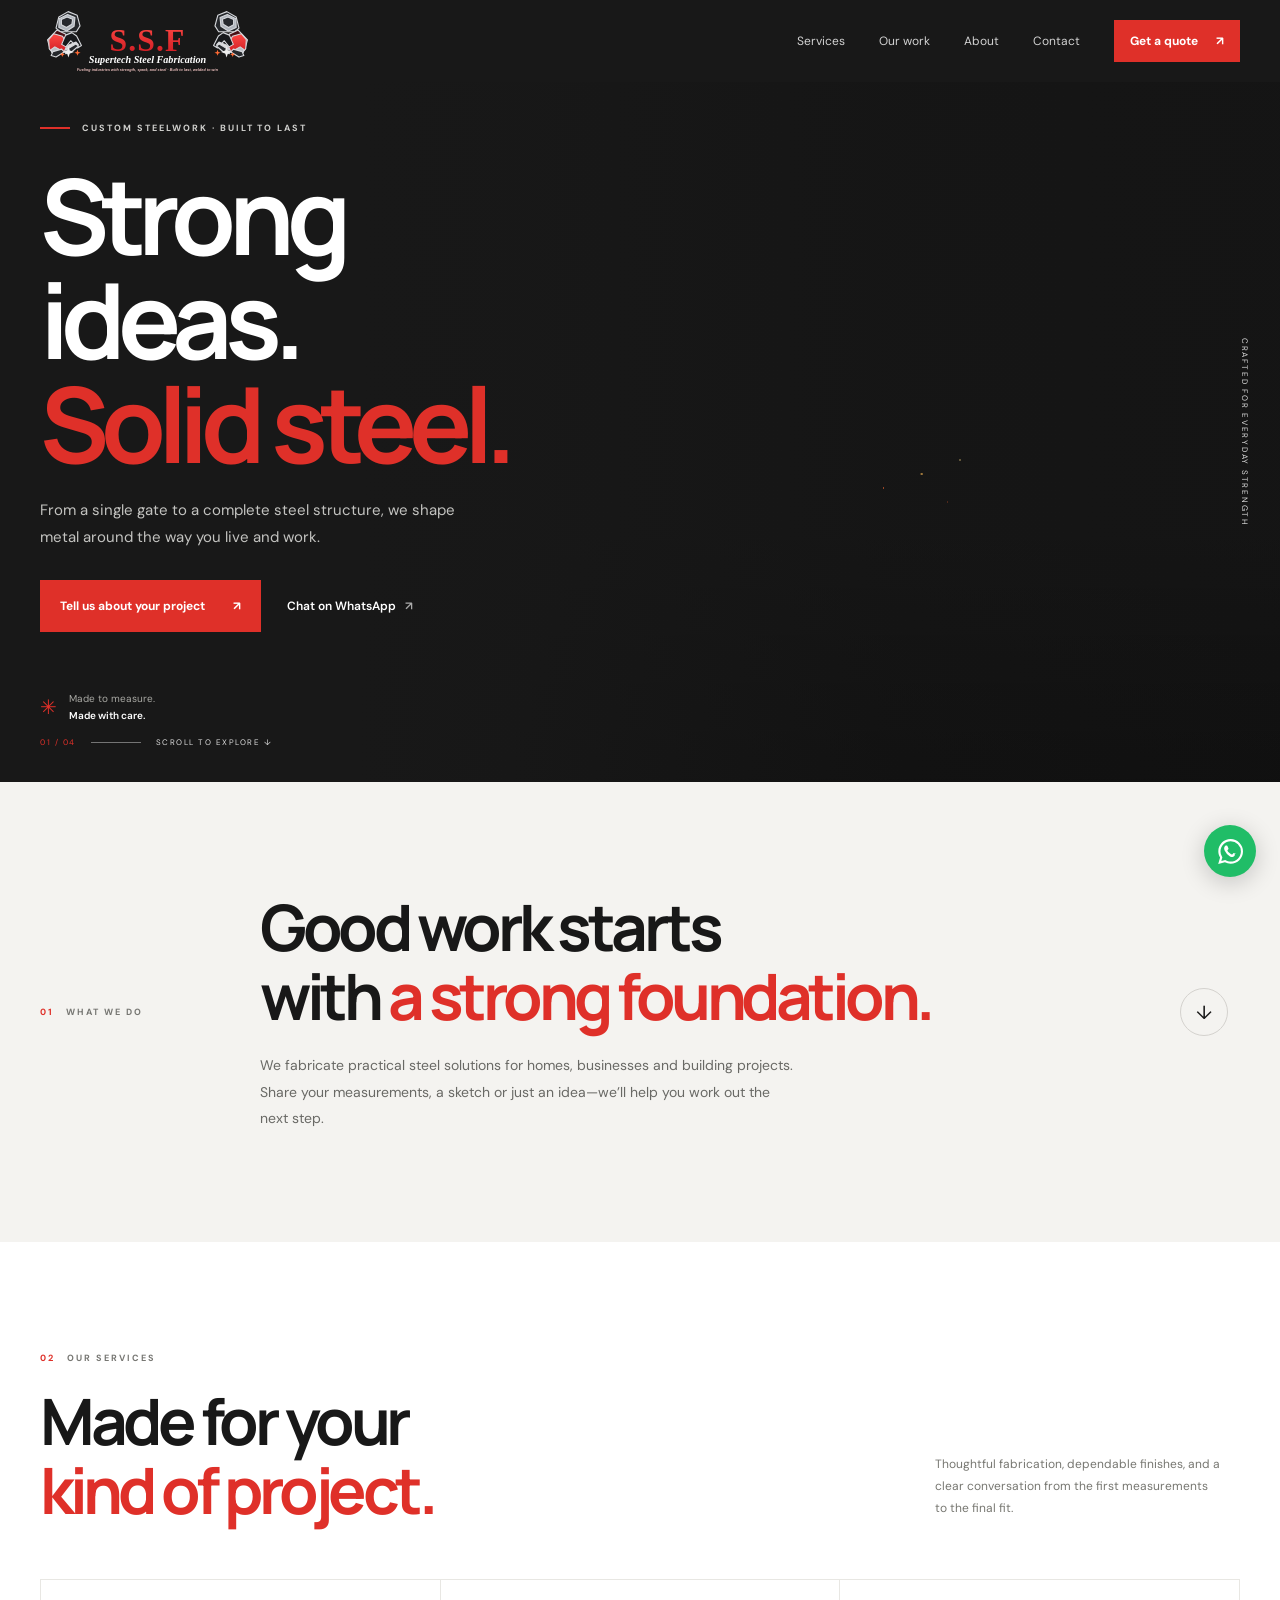
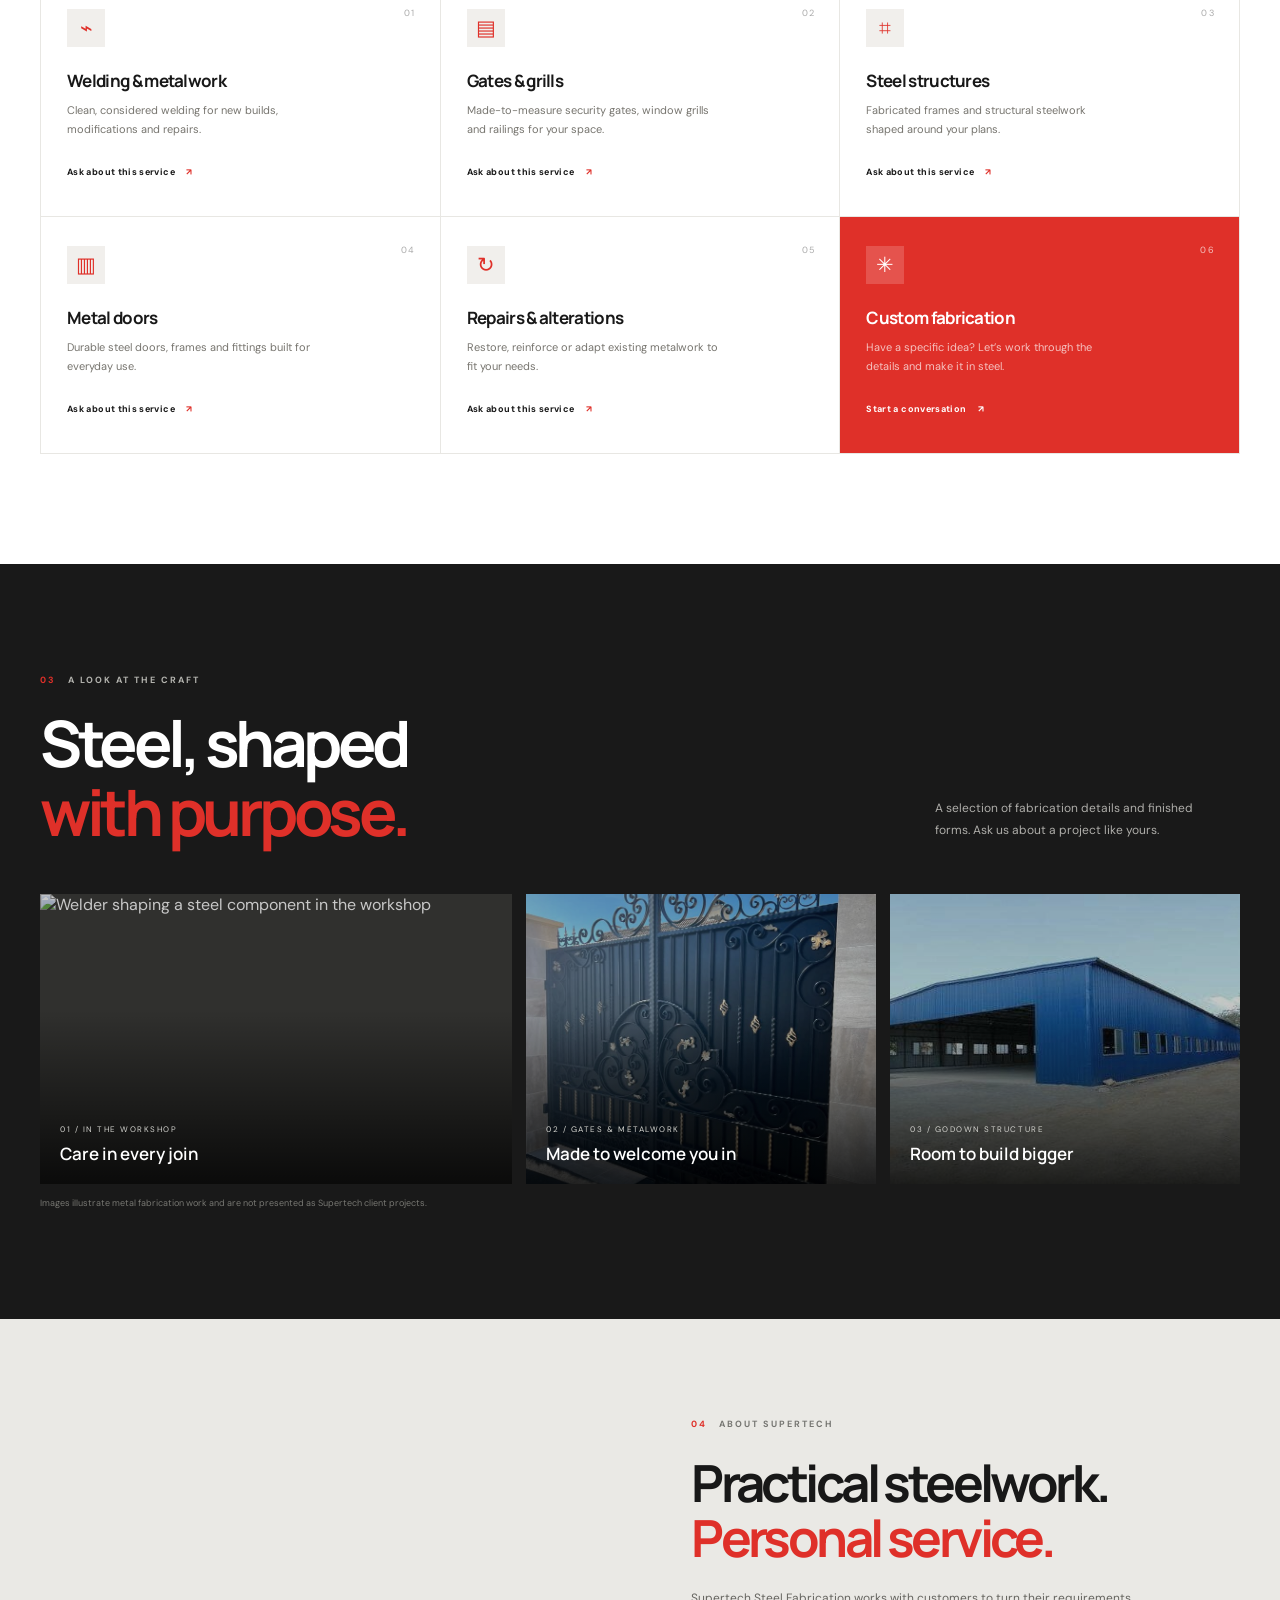
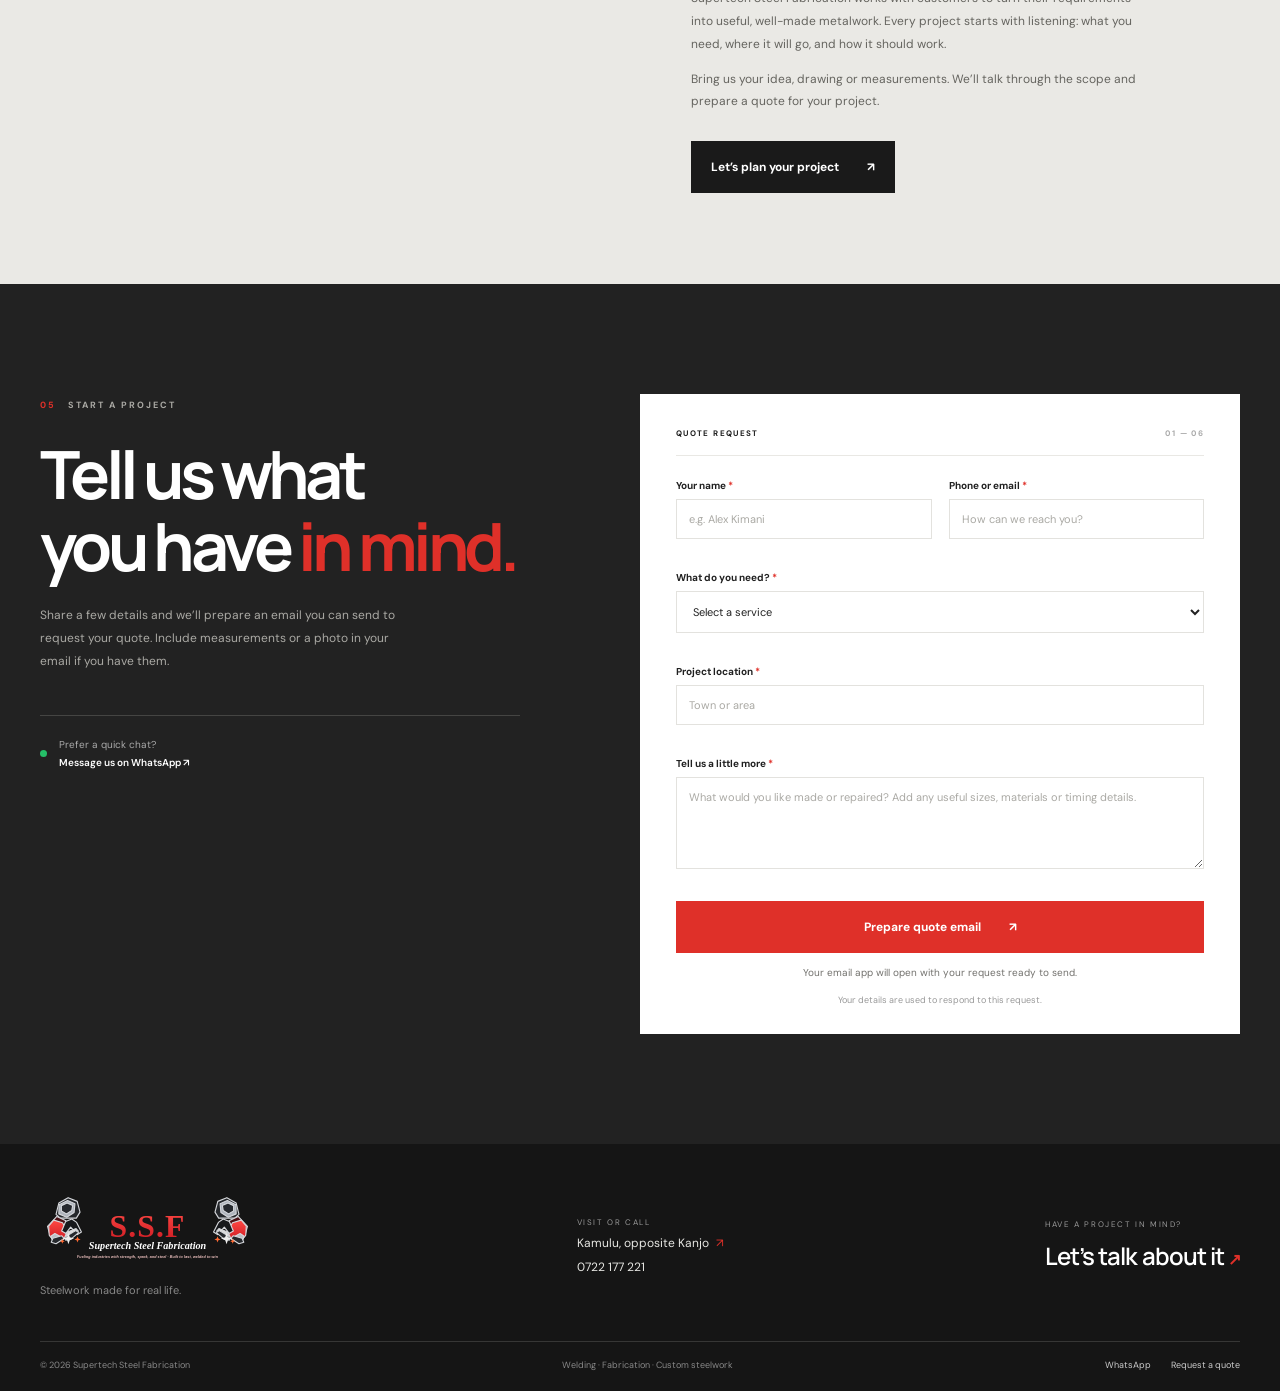
==== index.html @ c6748eb1 "Add files via upload" ====
<!doctype html>
<html lang="en">
<head>
  <meta charset="utf-8">
  <meta name="viewport" content="width=device-width, initial-scale=1">
  <meta name="theme-color" content="#171717">
  <meta name="description" content="Custom steel fabrication, welding, gates, grills, doors and structural steelwork. Tell Supertech Steel Fabrication about your project and request a quote.">
  <title>Supertech Steel Fabrication | Built with precision</title>
  <link rel="preconnect" href="https://fonts.googleapis.com">
  <link rel="preconnect" href="https://fonts.gstatic.com" crossorigin>
  <link href="https://fonts.googleapis.com/css2?family=DM+Sans:wght@400;500;600;700&family=Manrope:wght@400;500;600;700;800&display=swap" rel="stylesheet">
  <link rel="stylesheet" href="styles.css">
</head>
<body>
  <a class="skip-link" href="#main">Skip to content</a>
  <header class="site-header">
    <div class="header-inner wrap">
      <a class="brand" href="#home" aria-label="Supertech Steel Fabrication home">
        <img class="brand-art" src="brand-logo.svg" alt="Supertech Steel Fabrication logo"><span class="brand-mark" aria-hidden="true"><svg viewBox="0 0 42 42"><path d="M6 35V7h8l14 17V7h8v28h-8L14 18v17z"/><path class="mark-accent" d="M6 38h30v-4H6z"/></svg></span>
        <span class="brand-copy"><strong>SUPERTECH</strong><small>STEEL FABRICATION</small></span>
      </a>
      <button class="menu-toggle" type="button" aria-label="Open navigation" aria-expanded="false" aria-controls="primary-nav"><span></span><span></span></button>
      <nav id="primary-nav" class="primary-nav" aria-label="Main navigation">
        <a href="#services">Services</a><a href="#work">Our work</a><a href="#about">About</a><a href="#contact">Contact</a>
        <a class="button button-red nav-quote" href="#quote">Get a quote <span aria-hidden="true">↗</span></a>
      </nav>
    </div>
  </header>

  <main id="main">
    <section class="hero" id="home">
      <div class="hero-photo" role="img" aria-label="Fabricator working carefully on a custom steel frame"></div>
      <div class="hero-shade"></div>
      <div class="hero-inner wrap">
        <div class="hero-copy">
          <div class="eyebrow"><span class="eyebrow-line"></span> CUSTOM STEELWORK · BUILT TO LAST</div>
          <h1>Strong ideas.<br><span>Solid steel.</span></h1>
          <p>From a single gate to a complete steel structure, we shape metal around the way you live and work.</p>
          <div class="hero-actions"><a class="button button-red" href="#quote">Tell us about your project <span aria-hidden="true">↗</span></a><a class="text-link whatsapp-link" href="#contact" data-wa>Chat on WhatsApp <span aria-hidden="true">↗</span></a></div>
          <div class="hero-note"><span class="note-icon" aria-hidden="true">✳</span><span>Made to measure.<br><strong>Made with care.</strong></span></div>
        </div>
        <a class="hero-index" href="#services"><span>01 / 04</span><span class="index-rule"></span><span>SCROLL TO EXPLORE ↓</span></a>
      </div>
      <div class="hero-side-label">CRAFTED FOR EVERYDAY STRENGTH</div>
    </section>

    <section class="intro section-pad">
      <div class="wrap intro-grid">
        <p class="section-kicker"><span>01</span> WHAT WE DO</p>
        <div class="intro-content"><h2>Good work starts<br>with <span>a strong foundation.</span></h2><p>We fabricate practical steel solutions for homes, businesses and building projects. Share your measurements, a sketch or just an idea—we’ll help you work out the next step.</p></div>
        <a class="circle-link" href="#services" aria-label="Explore our services">↓</a>
      </div>
    </section>

    <section class="services section-pad" id="services">
      <div class="wrap">
        <div class="section-heading"><div><p class="section-kicker"><span>02</span> OUR SERVICES</p><h2>Made for your<br><span>kind of project.</span></h2></div><p class="section-aside">Thoughtful fabrication, dependable finishes, and a clear conversation from the first measurements to the final fit.</p></div>
        <div class="service-grid">
          <article class="service-card"><span class="service-number">01</span><span class="service-icon" aria-hidden="true">⌁</span><h3>Welding &amp; metalwork</h3><p>Clean, considered welding for new builds, modifications and repairs.</p><a href="#quote" aria-label="Ask about welding and metalwork">Ask about this service <span>↗</span></a></article>
          <article class="service-card"><span class="service-number">02</span><span class="service-icon" aria-hidden="true">▤</span><h3>Gates &amp; grills</h3><p>Made-to-measure security gates, window grills and railings for your space.</p><a href="#quote" aria-label="Ask about gates and grills">Ask about this service <span>↗</span></a></article>
          <article class="service-card"><span class="service-number">03</span><span class="service-icon" aria-hidden="true">⌗</span><h3>Steel structures</h3><p>Fabricated frames and structural steelwork shaped around your plans.</p><a href="#quote" aria-label="Ask about steel structures">Ask about this service <span>↗</span></a></article>
          <article class="service-card"><span class="service-number">04</span><span class="service-icon" aria-hidden="true">▥</span><h3>Metal doors</h3><p>Durable steel doors, frames and fittings built for everyday use.</p><a href="#quote" aria-label="Ask about metal doors">Ask about this service <span>↗</span></a></article>
          <article class="service-card"><span class="service-number">05</span><span class="service-icon" aria-hidden="true">↻</span><h3>Repairs &amp; alterations</h3><p>Restore, reinforce or adapt existing metalwork to fit your needs.</p><a href="#quote" aria-label="Ask about repairs and alterations">Ask about this service <span>↗</span></a></article>
          <article class="service-card service-card-red"><span class="service-number">06</span><span class="service-icon" aria-hidden="true">✳</span><h3>Custom fabrication</h3><p>Have a specific idea? Let’s work through the details and make it in steel.</p><a href="#quote" aria-label="Ask about custom fabrication">Start a conversation <span>↗</span></a></article>
        </div>
      </div>
    </section>

    <section class="work section-pad" id="work">
      <div class="wrap">
        <div class="section-heading work-heading"><div><p class="section-kicker"><span>03</span> A LOOK AT THE CRAFT</p><h2>Steel, shaped<br><span>with purpose.</span></h2></div><p class="section-aside">A selection of fabrication details and finished forms. Ask us about a project like yours.</p></div>
        <div class="gallery">
          <figure class="gallery-item gallery-large"><img src="https://images.unsplash.com/photo-1504917595217-d4dc5ebe6122?auto=format&fit=crop&w=1400&q=85" alt="Welder shaping a steel component in the workshop" loading="lazy"><figcaption><span>01 / IN THE WORKSHOP</span><strong>Care in every join</strong></figcaption></figure>
          <figure class="gallery-item"><img src="gate-project-photo.svg" alt="Ornate dark blue steel gate with decorative scrollwork and gold details" loading="lazy"><figcaption><span>02 / GATES &amp; METALWORK</span><strong>Made to welcome you in</strong></figcaption></figure>
          <figure class="gallery-item"><img src="godown-project-photo.svg" alt="Blue steel-frame godown building with a wide loading entrance" loading="lazy"><figcaption><span>03 / GODOWN STRUCTURE</span><strong>Room to build bigger</strong></figcaption></figure>
        </div>
        <p class="gallery-note">Images illustrate metal fabrication work and are not presented as Supertech client projects.</p>
      </div>
    </section>

    <section class="about section-pad" id="about">
      <div class="about-photo" role="img" aria-label="Steelwork taking shape at a fabrication bench"></div>
      <div class="about-copy"><p class="section-kicker"><span>04</span> ABOUT SUPERTECH</p><h2>Practical steelwork.<br><span>Personal service.</span></h2><p>Supertech Steel Fabrication works with customers to turn their requirements into useful, well-made metalwork. Every project starts with listening: what you need, where it will go, and how it should work.</p><p>Bring us your idea, drawing or measurements. We’ll talk through the scope and prepare a quote for your project.</p><a class="button button-light" href="#quote">Let’s plan your project <span aria-hidden="true">↗</span></a></div>
    </section>

    <section class="quote-section section-pad" id="quote">
      <div class="wrap quote-grid">
        <div class="quote-intro"><p class="section-kicker"><span>05</span> START A PROJECT</p><h2>Tell us what<br>you have <span>in mind.</span></h2><p>Share a few details and we’ll prepare an email you can send to request your quote. Include measurements or a photo in your email if you have them.</p><div class="quote-contact"><span class="contact-dot"></span><span>Prefer a quick chat?<br><a href="#contact" data-wa>Message us on WhatsApp ↗</a></span></div></div>
        <form class="quote-form" id="quote-form" novalidate>
          <div class="form-top"><span>QUOTE REQUEST</span><span>01 — 06</span></div>
          <div class="form-row"><div class="field"><label for="name">Your name <span>*</span></label><input id="name" name="name" autocomplete="name" required placeholder="e.g. Alex Kimani"><small class="field-error"></small></div><div class="field"><label for="contact-detail">Phone or email <span>*</span></label><input id="contact-detail" name="contact" autocomplete="email" required placeholder="How can we reach you?"><small class="field-error"></small></div></div>
          <div class="field"><label for="project-type">What do you need? <span>*</span></label><select id="project-type" name="type" required><option value="" disabled selected>Select a service</option><option>Welding &amp; metalwork</option><option>Gates &amp; grills</option><option>Steel structures</option><option>Metal doors</option><option>Repairs &amp; alterations</option><option>Custom fabrication</option><option>Other project</option></select><small class="field-error"></small></div>
          <div class="field"><label for="location">Project location <span>*</span></label><input id="location" name="location" autocomplete="address-level2" required placeholder="Town or area"><small class="field-error"></small></div>
          <div class="field"><label for="description">Tell us a little more <span>*</span></label><textarea id="description" name="description" rows="4" required minlength="10" placeholder="What would you like made or repaired? Add any useful sizes, materials or timing details."></textarea><small class="field-error"></small></div>
          <button class="button button-red submit-button" type="submit">Prepare quote email <span aria-hidden="true">↗</span></button>
          <p class="form-feedback" id="form-feedback" aria-live="polite" role="status">Your email app will open with your request ready to send.</p>
          <p class="form-privacy">Your details are used to respond to this request.</p>
        </form>
      </div>
    </section>
  </main>

  <footer class="footer" id="contact">
    <div class="wrap">
      <div class="footer-top"><div><a class="brand footer-brand" href="#home"><img class="brand-art" src="brand-logo.svg" alt="Supertech Steel Fabrication logo"><span class="brand-mark" aria-hidden="true"><svg viewBox="0 0 42 42"><path d="M6 35V7h8l14 17V7h8v28h-8L14 18v17z"/><path class="mark-accent" d="M6 38h30v-4H6z"/></svg></span><span class="brand-copy"><strong>SUPERTECH</strong><small>STEEL FABRICATION</small></span></a><p class="footer-tagline">Steelwork made for real life.</p></div><div class="footer-contact-details"><span>VISIT OR CALL</span><a href="https://maps.google.com/?q=Kamulu+opposite+Kanjo" target="_blank" rel="noopener noreferrer">Kamulu, opposite Kanjo <span>↗</span></a><a href="tel:+254722177221">0722 177 221</a></div><div class="footer-cta"><span>HAVE A PROJECT IN MIND?</span><a href="#quote">Let’s talk about it <span>↗</span></a></div></div>
      <div class="footer-bottom"><span>© <span id="year"></span> Supertech Steel Fabrication</span><span>Welding · Fabrication · Custom steelwork</span><div class="footer-links"><a href="#contact" data-wa>WhatsApp</a><a href="#quote">Request a quote</a></div></div>
    </div>
  </footer>
  <a class="floating-wa" href="#contact" data-wa aria-label="Chat with Supertech on WhatsApp"><svg viewBox="0 0 24 24" aria-hidden="true"><path d="M20.5 3.5A11.8 11.8 0 0 0 12.1 0C5.6 0 .3 5.3.3 11.8c0 2.1.6 4.2 1.7 6L.2 24l6.4-1.7a11.9 11.9 0 0 0 5.5 1.4h.1c6.5 0 11.8-5.3 11.8-11.8 0-3.2-1.2-6.1-3.5-8.4ZM12.1 21.7c-1.7 0-3.4-.5-4.8-1.3l-.3-.2-3.8 1 1-3.7-.3-.4a9.7 9.7 0 0 1-1.5-5.2c0-5.4 4.4-9.8 9.8-9.8a9.7 9.7 0 0 1 6.9 2.9 9.7 9.7 0 0 1 2.9 6.9c-.1 5.4-4.5 9.8-9.9 9.8Zm5.4-7.3c-.3-.1-1.7-.9-2-.9s-.5-.1-.7.1-.7.9-.9 1.1-.4.2-.7.1a8.1 8.1 0 0 1-2.4-1.5 9 9 0 0 1-1.7-2.1c-.2-.3 0-.5.1-.6l.5-.6c.1-.2.2-.3.3-.5.1-.2 0-.4 0-.6s-.7-1.6-1-2.2c-.2-.5-.5-.5-.7-.5H7.7c-.2 0-.6.1-.8.4s-1 1-1 2.4 1 2.7 1.1 2.9a11 11 0 0 0 4.2 4.7c.6.3 1 .5 1.4.6.6.2 1.1.2 1.5.1.5-.1 1.7-.7 1.9-1.4.2-.7.2-1.2.1-1.3s-.3-.2-.6-.4Z"/></svg></a>
  <script src="script.js"></script>
</body>
</html>
---- styles.css ----
:root{--ink:#181818;--ink-soft:#242424;--red:#df3029;--red-dark:#b9231e;--paper:#f4f3f0;--white:#fff;--muted:#9a9a96;--line:rgba(255,255,255,.16);--font-head:'Manrope',sans-serif;--font-body:'DM Sans',sans-serif}*{box-sizing:border-box}html{scroll-behavior:smooth;scroll-padding-top:86px}body{margin:0;background:var(--paper);color:var(--ink);font-family:var(--font-body);-webkit-font-smoothing:antialiased}a{color:inherit;text-decoration:none}button,input,textarea,select{font:inherit}.wrap{width:min(1200px,calc(100% - 64px));margin-inline:auto}.skip-link{position:absolute;z-index:50;top:-60px;left:16px;background:#fff;padding:12px}.skip-link:focus{top:12px}.site-header{height:82px;background:#181818;color:#fff;position:relative;z-index:20}.header-inner{height:100%;display:flex;align-items:center;justify-content:space-between}.brand{display:inline-flex;align-items:center;gap:11px}.brand-mark{width:36px;height:36px;display:block}.brand-mark svg{width:100%;height:100%;fill:#fff}.brand-mark .mark-accent{fill:var(--red)}.brand-copy{display:flex;flex-direction:column;gap:2px}.brand-copy strong{font:800 17px/1 var(--font-head);letter-spacing:.12em}.brand-copy small{font-size:8px;letter-spacing:.24em;color:#aaa}.primary-nav{display:flex;align-items:center;gap:34px}.primary-nav>a:not(.button){font-size:12px;color:#d2d2d2;transition:color .2s}.primary-nav>a:not(.button):hover{color:#fff}.button{display:inline-flex;align-items:center;justify-content:center;gap:28px;min-height:52px;padding:0 20px;font-weight:700;font-size:12px;transition:background .2s,color .2s,transform .2s}.button:hover{transform:translateY(-2px)}.button-red{background:var(--red);color:#fff}.button-red:hover{background:var(--red-dark)}.nav-quote{min-height:42px;padding:0 16px;gap:18px}.menu-toggle{display:none}.hero{height:min(700px,calc(100vh - 82px));min-height:580px;position:relative;background:#141414;color:#fff;overflow:hidden}.hero-photo{position:absolute;inset:0 0 0 35%;background-image:url('https://images.unsplash.com/photo-1504917595217-d4dc5ebe6122?auto=format&fit=crop&w=2000&q=90');background-position:center 46%;background-size:cover;filter:saturate(.65)}.hero-shade{position:absolute;inset:0;background:linear-gradient(90deg,#181818 0%,#181818 28%,rgba(24,24,24,.88) 41%,rgba(24,24,24,.34) 70%,rgba(24,24,24,.15) 100%),linear-gradient(0deg,rgba(0,0,0,.28),transparent 38%)}.hero-inner{height:100%;position:relative;display:flex;align-items:center}.hero-copy{width:560px;padding-bottom:18px}.eyebrow,.section-kicker{font-size:9px;letter-spacing:.22em;font-weight:700}.eyebrow{color:#d0d0cd;display:flex;align-items:center;gap:12px}.eyebrow-line{width:30px;height:2px;background:var(--red)}h1,h2,h3,p{margin-top:0}h1,h2,h3{font-family:var(--font-head)}.hero h1{font-size:clamp(64px,8.2vw,112px);letter-spacing:-.075em;line-height:.99;margin:29px 0 22px;font-weight:700}.hero h1 span,.intro h2 span,.section-heading h2 span,.about h2 span,.quote-intro h2 span{color:var(--red)}.hero-copy>p{font-size:15px;line-height:1.85;color:#c3c3c0;max-width:420px;margin-bottom:28px}.hero-actions{display:flex;align-items:center;gap:26px}.text-link{font-size:12px;font-weight:600}.text-link span{margin-left:6px;color:#aaa}.hero-note{margin-top:58px;display:flex;gap:12px;align-items:center;color:#a9a9a4;font-size:10px;line-height:1.7}.hero-note strong{color:#fff;font-weight:600}.note-icon{font-size:20px;color:var(--red)}.hero-index{position:absolute;bottom:35px;left:0;display:flex;gap:15px;align-items:center;font-size:8px;letter-spacing:.19em;color:#ddd}.hero-index span:first-child{color:var(--red)}.index-rule{height:1px;width:50px;background:rgba(255,255,255,.4)}.hero-side-label{position:absolute;right:30px;top:50%;writing-mode:vertical-rl;transform:translateY(-50%);font-size:8px;letter-spacing:.22em;color:#ddd}.section-pad{padding:110px 0}.intro{background:var(--paper)}.intro-grid{display:grid;grid-template-columns:170px 1fr 60px;gap:50px;align-items:center}.section-kicker{color:#767672;display:flex;gap:12px;align-items:center;margin:0}.section-kicker span{color:var(--red)}.intro h2,.section-heading h2,.about h2,.quote-intro h2{font-size:clamp(42px,5vw,66px);letter-spacing:-.07em;line-height:1.08;margin:0 0 22px}.intro-content>p{font-size:14px;color:#696965;line-height:1.9;max-width:540px;margin:0}.circle-link{width:48px;height:48px;border:1px solid #d4d2ce;border-radius:50%;display:grid;place-items:center;font-size:19px;transition:.2s}.circle-link:hover{background:var(--red);border-color:var(--red);color:#fff}.services{background:#fff}.section-heading{display:flex;align-items:end;justify-content:space-between;margin-bottom:55px}.section-heading .section-kicker{margin-bottom:22px}.section-heading h2{margin-bottom:0}.section-aside{width:285px;font-size:12px;line-height:1.85;color:#777771;margin:0 20px 5px 20px}.service-grid{display:grid;grid-template-columns:repeat(3,1fr);border-top:1px solid #e8e7e3;border-left:1px solid #e8e7e3}.service-card{position:relative;min-height:237px;padding:29px 26px 22px;border-right:1px solid #e8e7e3;border-bottom:1px solid #e8e7e3;transition:background .2s}.service-card:hover{background:#f8f7f5}.service-number{font-size:9px;letter-spacing:.14em;color:#aaa;position:absolute;right:24px;top:27px}.service-icon{display:grid;place-items:center;width:38px;height:38px;background:#f1efec;color:var(--red);font-size:21px;margin-bottom:22px}.service-card h3{font-size:17px;letter-spacing:-.04em;margin-bottom:9px}.service-card p{font-size:11px;line-height:1.75;color:#77756f;max-width:260px;margin-bottom:19px}.service-card>a{font-size:9px;font-weight:700;letter-spacing:.04em}.service-card>a span{color:var(--red);margin-left:6px}.service-card-red{background:var(--red);color:#fff}.service-card-red:hover{background:var(--red-dark)}.service-card-red .service-number,.service-card-red p{color:rgba(255,255,255,.7)}.service-card-red .service-icon{background:rgba(255,255,255,.17);color:#fff}.service-card-red>a span{color:#fff}.work{background:#191919;color:#fff}.work .section-kicker{color:#b4b4af}.work .section-aside{color:#aeada9}.work-heading{margin-bottom:48px}.gallery{display:grid;grid-template-columns:1.35fr 1fr 1fr;grid-template-rows:290px;gap:14px}.gallery-item{margin:0;position:relative;overflow:hidden;background:#30302e}.gallery-item img{display:block;width:100%;height:100%;object-fit:cover;filter:brightness(.78) saturate(.76);transition:transform .5s,filter .4s}.gallery-item:hover img{transform:scale(1.04);filter:brightness(.91) saturate(.9)}.gallery-item:after{content:"";position:absolute;inset:40% 0 0;background:linear-gradient(0deg,rgba(0,0,0,.78),transparent)}.gallery-item figcaption{position:absolute;z-index:1;left:20px;right:20px;bottom:19px;display:flex;flex-direction:column;gap:8px}.gallery-item figcaption span{font-size:8px;letter-spacing:.19em;color:#d3d3ce}.gallery-item figcaption strong{font:600 17px var(--font-head)}.gallery-note{font-size:9px;color:#777772;margin:13px 0 0}.about{padding:0;display:grid;grid-template-columns:1fr 1fr;min-height:565px;background:#eae9e5}.about-photo{min-height:565px;background:url('https://images.unsplash.com/photo-1530124566582-a618bc2615dc?auto=format&fit=crop&w=1400&q=85') center/cover;filter:saturate(.65)}.about-copy{padding:92px max(45px,calc((100vw - 1200px)/2)) 85px 8%;align-self:center}.about-copy .section-kicker{margin-bottom:25px}.about h2{font-size:clamp(38px,4vw,55px)}.about-copy>p:not(.section-kicker){max-width:450px;font-size:12px;line-height:1.9;color:#65645f}.button-light{margin-top:16px;background:#1a1a1a;color:#fff}.button-light:hover{background:var(--red)}.quote-section{background:#222;color:#fff}.quote-grid{display:grid;grid-template-columns:.8fr 1fr;gap:10%;align-items:start}.quote-intro{position:sticky;top:30px}.quote-intro .section-kicker{color:#aaa9a4;margin:5px 0 27px}.quote-intro h2{font-size:clamp(46px,5.2vw,68px)}.quote-intro>p:not(.section-kicker){font-size:12px;line-height:1.9;color:#aaa9a4;max-width:370px}.quote-contact{border-top:1px solid #454543;margin-top:42px;padding-top:20px;display:flex;gap:12px;align-items:center;font-size:10px;line-height:1.8;color:#aaa}.quote-contact a{color:#fff;font-weight:600}.contact-dot{height:7px;width:7px;border-radius:50%;background:#25bf68}.quote-form{background:#fff;color:#202020;padding:34px 36px 28px}.form-top{display:flex;justify-content:space-between;border-bottom:1px solid #e9e8e4;padding-bottom:17px;margin-bottom:23px;font-size:8px;letter-spacing:.17em;font-weight:700}.form-top span:last-child{color:#aaa}.form-row{display:grid;grid-template-columns:1fr 1fr;gap:17px}.field{margin-bottom:16px}.field label{display:block;font-size:10px;font-weight:700;margin-bottom:7px}.field label span{color:var(--red)}.field input,.field textarea,.field select{display:block;width:100%;border:1px solid #e3e2de;border-radius:0;padding:12px 12px;color:#222;background:#fff;font-size:11px;outline:none;transition:border .2s}.field input::placeholder,.field textarea::placeholder{color:#aaa9a4}.field input:focus,.field textarea:focus,.field select:focus{border-color:#222}.field textarea{resize:vertical;min-height:92px}.field-error{display:block;font-size:9px;color:#c5211a;min-height:12px;margin-top:4px}.submit-button{width:100%;border:0;cursor:pointer}.form-feedback{font-size:10px;line-height:1.6;color:#72716d;text-align:center;margin:12px 0 0;min-height:16px}.form-feedback.error{color:#bb251e}.form-feedback.success{color:#157444}.form-privacy{font-size:9px;color:#999;text-align:center;margin:13px 0 0}.footer{background:#151515;color:#fff;padding:50px 0 20px}.footer-top{display:flex;align-items:center;justify-content:space-between;padding-bottom:44px}.footer-tagline{font-size:11px;color:#888;margin:17px 0 0}.footer-cta{display:flex;flex-direction:column;gap:10px}.footer-cta>span{font-size:8px;letter-spacing:.2em;color:#999}.footer-cta>a{font:600 24px var(--font-head);letter-spacing:-.04em}.footer-cta>a span{font-size:16px;color:var(--red)}.footer-bottom{border-top:1px solid #363635;padding-top:17px;display:flex;justify-content:space-between;align-items:center;font-size:9px;color:#888}.footer-links{display:flex;gap:20px;color:#ccc}.footer-links a:hover{color:#fff}.floating-wa{position:fixed;z-index:15;right:24px;bottom:23px;background:#20bd67;width:52px;height:52px;border-radius:50%;display:grid;place-items:center;box-shadow:0 5px 24px #0003;transition:transform .2s}.floating-wa:hover{transform:translateY(-4px)}.floating-wa svg{width:25px;height:25px;fill:white}
@media(max-width:850px){.wrap{width:min(100% - 42px,700px)}.primary-nav{gap:19px}.primary-nav>a:not(.button){font-size:11px}.hero-photo{left:21%}.hero-shade{background:linear-gradient(90deg,#181818 0%,rgba(24,24,24,.95) 28%,rgba(24,24,24,.76) 52%,rgba(24,24,24,.25) 100%)}.hero-copy{max-width:480px}.intro-grid{grid-template-columns:130px 1fr 48px;gap:24px}.section-pad{padding:85px 0}.service-card{padding:24px 19px;min-height:245px}.gallery{grid-template-rows:230px;gap:10px}.about-copy{padding:70px 35px}.about,.about-photo{min-height:500px}.quote-grid{grid-template-columns:.85fr 1fr;gap:6%}.quote-form{padding:28px 25px}}
@media(max-width:640px){html{scroll-padding-top:70px}.wrap{width:calc(100% - 40px)}.site-header{height:70px}.brand-mark{width:32px;height:32px}.brand-copy strong{font-size:15px}.menu-toggle{display:flex;width:42px;height:42px;border:0;background:transparent;color:#fff;flex-direction:column;align-items:center;justify-content:center;gap:6px;cursor:pointer}.menu-toggle span{height:1px;width:21px;background:#fff;transition:.2s}.menu-toggle[aria-expanded=true] span:first-child{transform:translateY(3.5px) rotate(45deg)}.menu-toggle[aria-expanded=true] span:last-child{transform:translateY(-3.5px) rotate(-45deg)}.primary-nav{display:none;position:absolute;top:70px;left:0;right:0;background:#191919;padding:14px 20px 23px;flex-direction:column;align-items:stretch;gap:0;border-top:1px solid #353535}.primary-nav.open{display:flex}.primary-nav>a:not(.button){padding:14px 2px;border-bottom:1px solid #30302f;font-size:13px}.nav-quote{margin-top:15px;justify-content:space-between}.hero{height:calc(90svh - 70px);min-height:590px;max-height:760px}.hero-photo{inset:0;background-position:57% center}.hero-shade{background:linear-gradient(90deg,rgba(18,18,18,.93),rgba(18,18,18,.62) 68%,rgba(18,18,18,.3)),linear-gradient(0deg,rgba(0,0,0,.48),transparent 55%)}.hero-copy{padding-bottom:42px}.hero h1{font-size:clamp(59px,15vw,88px);margin:26px 0 18px}.hero-copy>p{font-size:13px;max-width:350px}.hero-actions{align-items:flex-start;flex-direction:column;gap:18px}.hero-note{margin-top:38px}.hero-index{bottom:21px;font-size:7px}.hero-side-label{right:11px;font-size:7px}.section-pad{padding:72px 0}.intro-grid{grid-template-columns:1fr 44px;gap:20px}.intro-grid>.section-kicker{grid-column:1/-1}.intro h2,.section-heading h2{font-size:clamp(39px,11vw,56px)}.intro-content>p{font-size:12px}.circle-link{width:42px;height:42px;align-self:end}.section-heading{display:block;margin-bottom:33px}.section-heading .section-kicker{margin-bottom:18px}.section-aside{width:auto;margin:17px 0 0;max-width:370px}.service-grid{grid-template-columns:1fr 1fr}.service-card{min-height:224px;padding:21px 15px 18px}.service-icon{margin-bottom:17px}.service-card h3{font-size:14px}.service-card p{font-size:10px}.service-number{top:21px;right:15px}.gallery{grid-template-columns:1fr 1fr;grid-template-rows:230px 195px;gap:10px}.gallery-large{grid-column:1/-1}.gallery-item figcaption{left:14px;bottom:14px}.gallery-item figcaption strong{font-size:14px}.gallery-note{line-height:1.6}.about{grid-template-columns:1fr}.about-photo{min-height:320px;height:320px}.about-copy{padding:58px 20px 66px}.about h2{font-size:clamp(39px,10vw,53px)}.quote-grid{grid-template-columns:1fr;gap:35px}.quote-intro{position:static}.quote-intro h2{font-size:clamp(46px,12vw,62px)}.quote-contact{margin-top:23px}.quote-form{padding:26px 20px 23px}.form-row{grid-template-columns:1fr;gap:0}.footer-top{align-items:flex-start;gap:30px;flex-direction:column}.footer-cta>a{font-size:22px}.footer-bottom{align-items:flex-start;gap:12px;flex-direction:column;line-height:1.5}.footer-links{margin-top:3px}.floating-wa{right:16px;bottom:16px;width:48px;height:48px}}
@media(prefers-reduced-motion:reduce){*,*::before,*::after{scroll-behavior:auto!important;transition:none!important;animation:none!important}}

/* Subtle movement and spark-like light keep the workshop feel energetic. */
.site-header{position:sticky;top:0}
.hero:after{content:"";position:absolute;pointer-events:none;z-index:1;inset:0;background:radial-gradient(ellipse 2px 2px at 72% 56%,#ffbe57 0 45%,transparent 70%),radial-gradient(ellipse 1px 2px at 69% 58%,#f66b33 0 45%,transparent 70%),radial-gradient(ellipse 2px 1px at 75% 54%,#ffdb86 0 45%,transparent 70%),radial-gradient(ellipse 1px 1px at 74% 60%,#ed5a27 0 45%,transparent 70%);opacity:.58;animation:spark-glint 2.8s ease-in-out infinite alternate}
@keyframes spark-glint{from{opacity:.2;filter:brightness(.8)}to{opacity:.8;filter:brightness(1.35)}}
.service-card{overflow:hidden;transform:translateZ(0)}
.service-card:before{content:"";position:absolute;left:0;top:0;width:3px;height:100%;background:var(--red);transform:scaleY(0);transform-origin:bottom;transition:transform .32s ease}
.service-card:hover:before{transform:scaleY(1)}
.service-icon{transition:transform .35s cubic-bezier(.2,.8,.2,1),background .25s}
.service-card:hover .service-icon{transform:rotate(-8deg) scale(1.1);background:#e8e5e0}
.service-card-red:hover .service-icon{background:rgba(255,255,255,.28)}
.service-card>a{display:inline-flex;align-items:center;gap:5px;transition:gap .2s}
.service-card>a:hover{gap:11px}
.service-card>a span{transition:transform .2s}
.service-card>a:hover span{transform:translate(2px,-2px)}
.footer-contact-details{display:flex;flex-direction:column;gap:8px}
.footer-contact-details>span{font-size:8px;letter-spacing:.2em;color:#999}
.footer-contact-details a{font-size:12px;color:#e7e7e3}
.footer-contact-details a span{color:var(--red);padding-left:4px}
.footer-contact-details a:hover{color:#fff}
.js-enabled .reveal-on-scroll{opacity:0;transform:translateY(18px);transition:opacity .65s ease,transform .65s cubic-bezier(.2,.7,.2,1)}
.js-enabled .reveal-on-scroll.is-visible{opacity:1;transform:translateY(0)}
.js-enabled .service-card:nth-child(3n+2){transition-delay:.08s}
.js-enabled .service-card:nth-child(3n){transition-delay:.16s}
@media(max-width:850px){.footer-top{flex-wrap:wrap}.footer-contact-details{min-width:45%}}
@media(max-width:640px){.footer-contact-details{min-width:100%;padding:0 0 8px}.js-enabled .service-card:nth-child(n){transition-delay:0s}.hero:after{background:radial-gradient(ellipse 2px 2px at 76% 43%,#ffbe57 0 45%,transparent 70%),radial-gradient(ellipse 1px 2px at 72% 47%,#f66b33 0 45%,transparent 70%),radial-gradient(ellipse 2px 1px at 81% 41%,#ffdb86 0 45%,transparent 70%),radial-gradient(ellipse 1px 1px at 79% 51%,#ed5a27 0 45%,transparent 70%);opacity:.55}}
@media(prefers-reduced-motion:reduce){.hero:after{animation:none}.js-enabled .reveal-on-scroll{opacity:1;transform:none}}
.brand-mark,.brand-copy{display:none}
.brand-art{display:block;width:215px;height:auto;max-height:70px;object-fit:contain}
.gallery-item figcaption small{font-size:8px;line-height:1.5;color:#d0cfca}
.gallery-item figcaption small a{text-decoration:underline;text-underline-offset:2px}
.gallery-item figcaption small a:hover{color:#fff}
@media(max-width:640px){.brand-art{width:178px;max-height:60px}.gallery-item figcaption small{font-size:7px}}
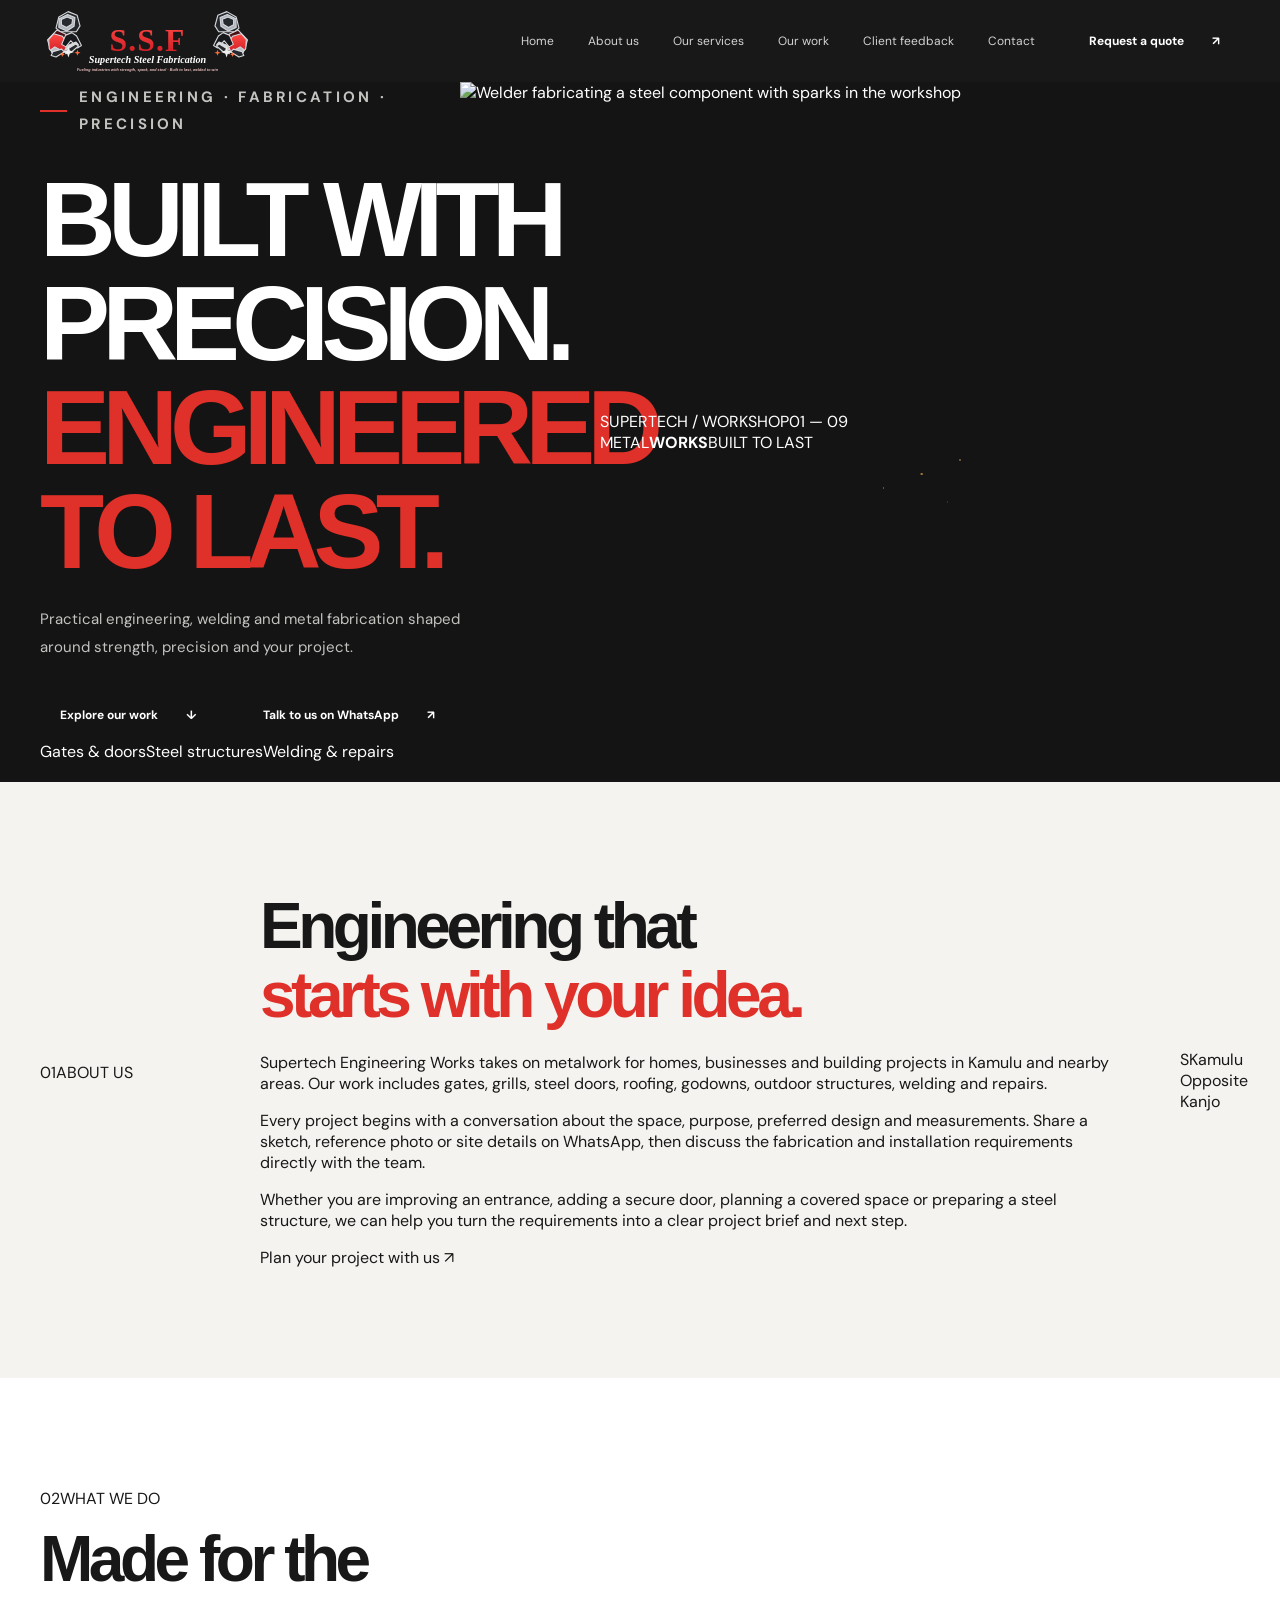
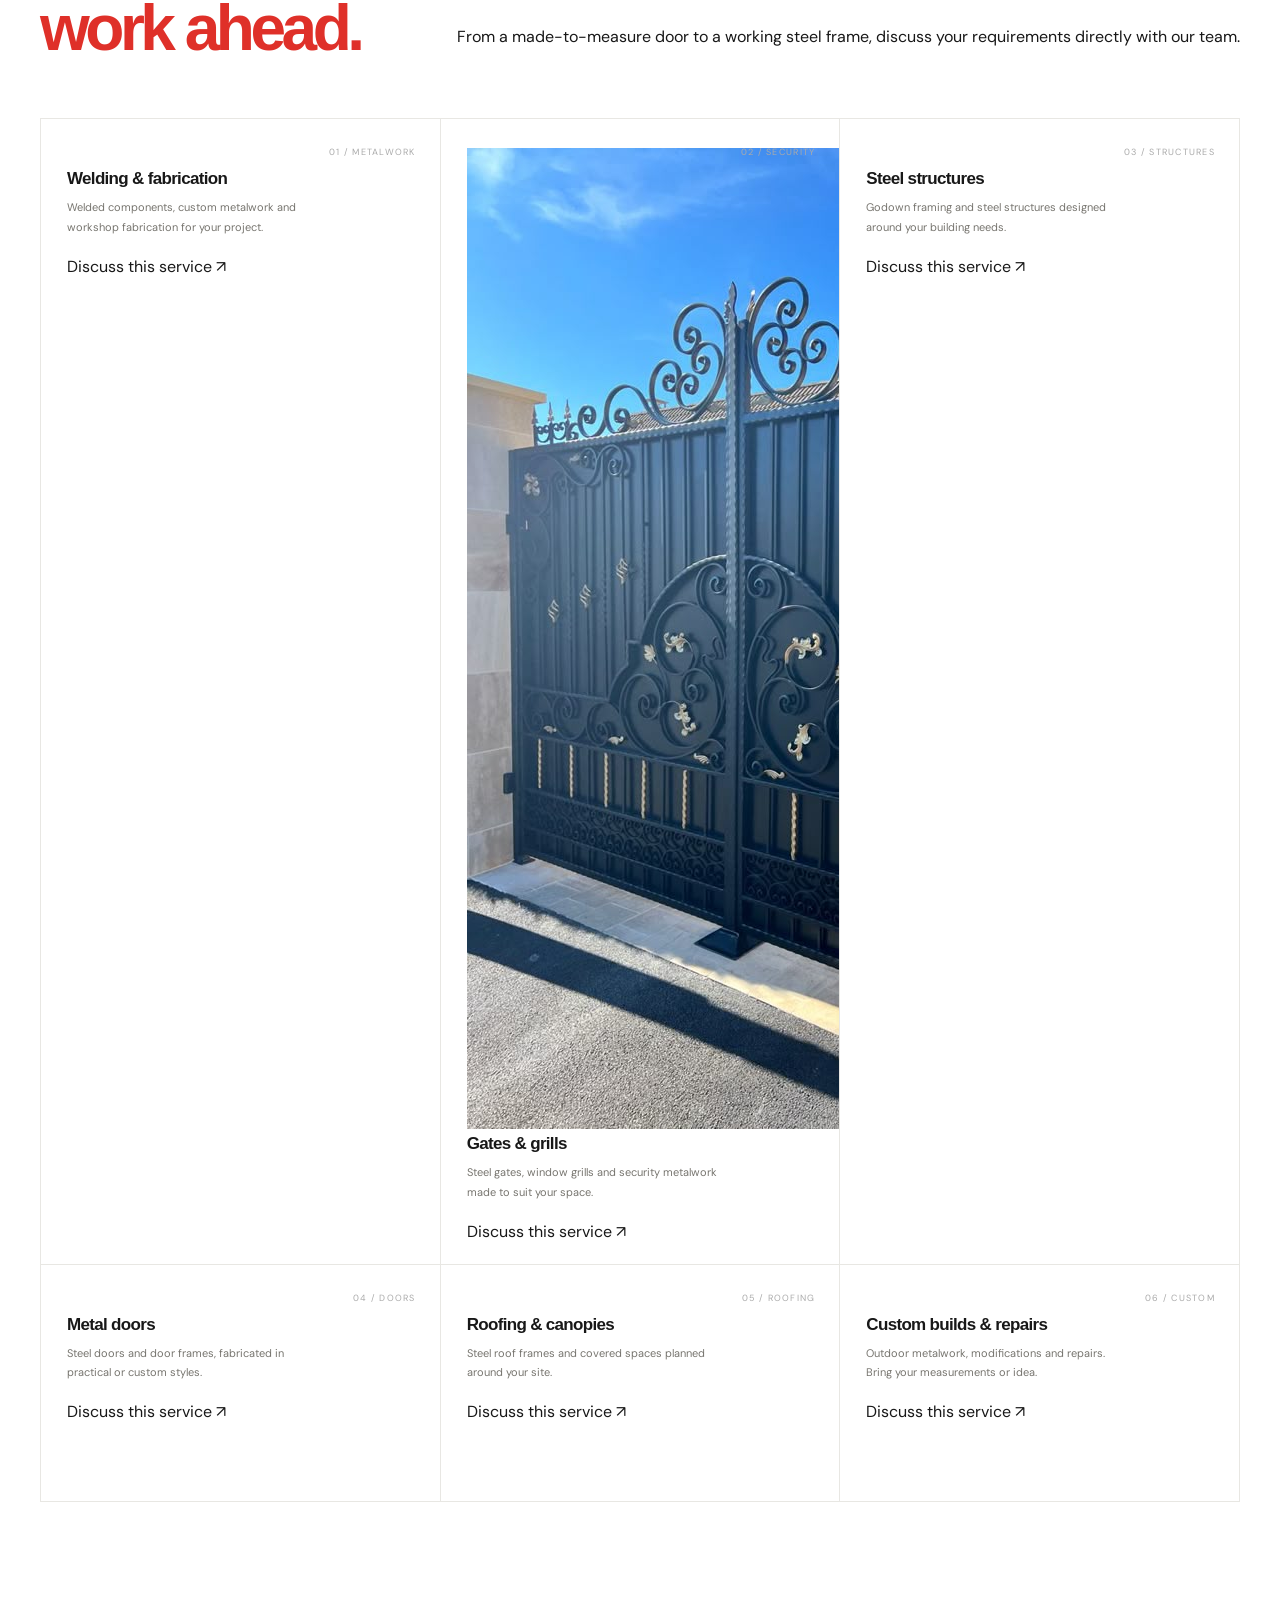
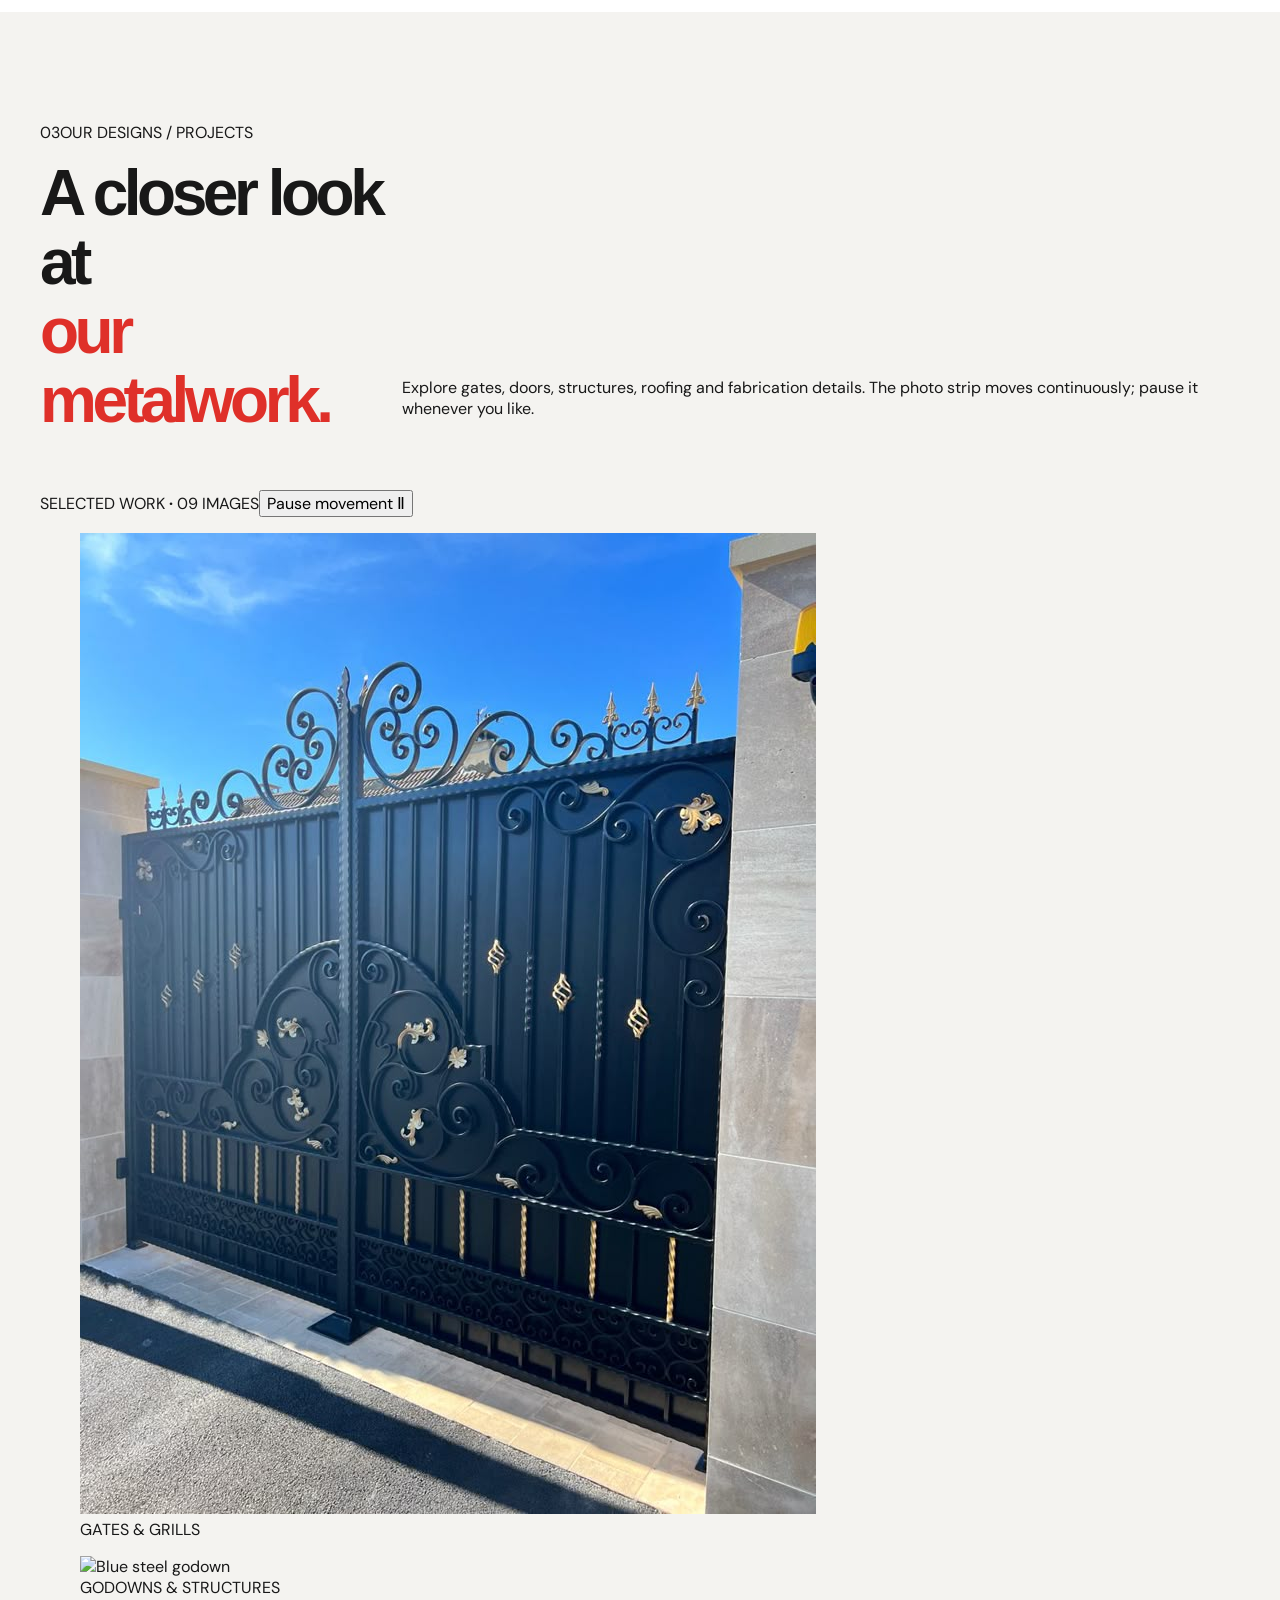
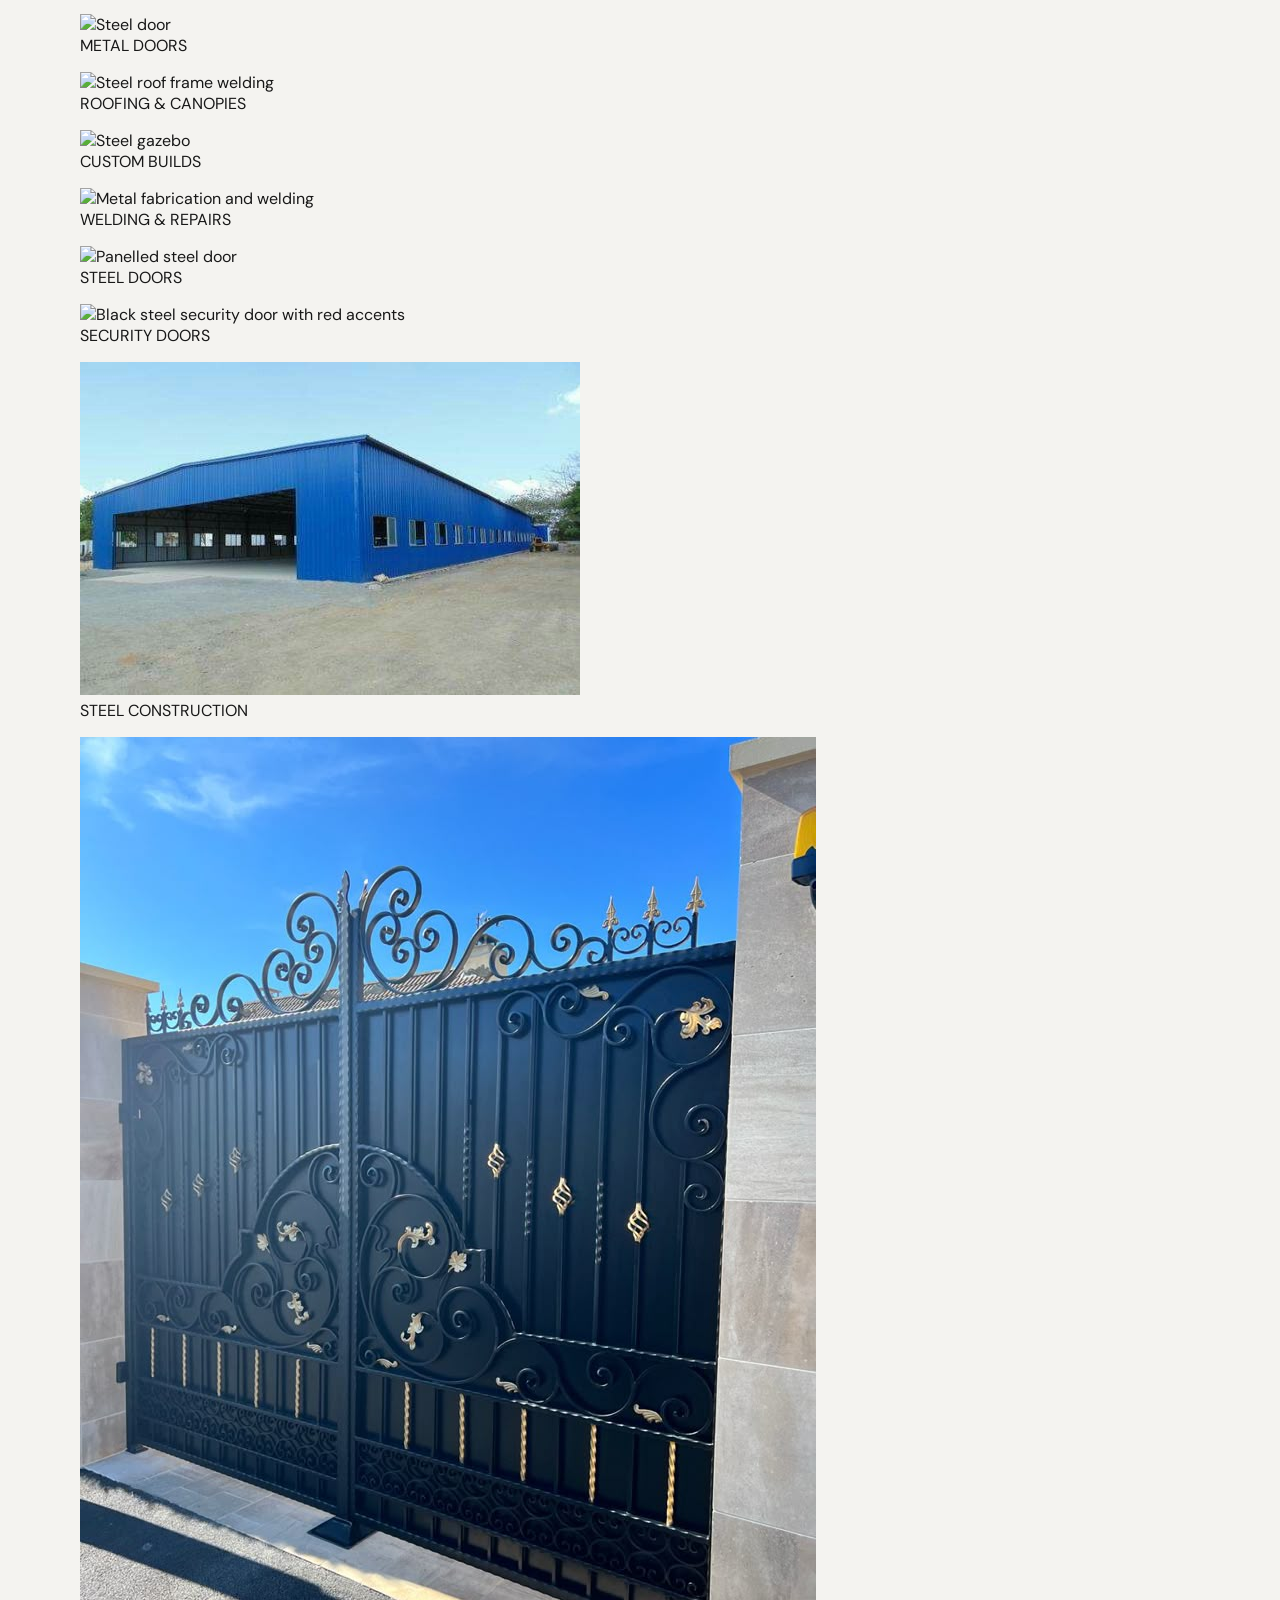
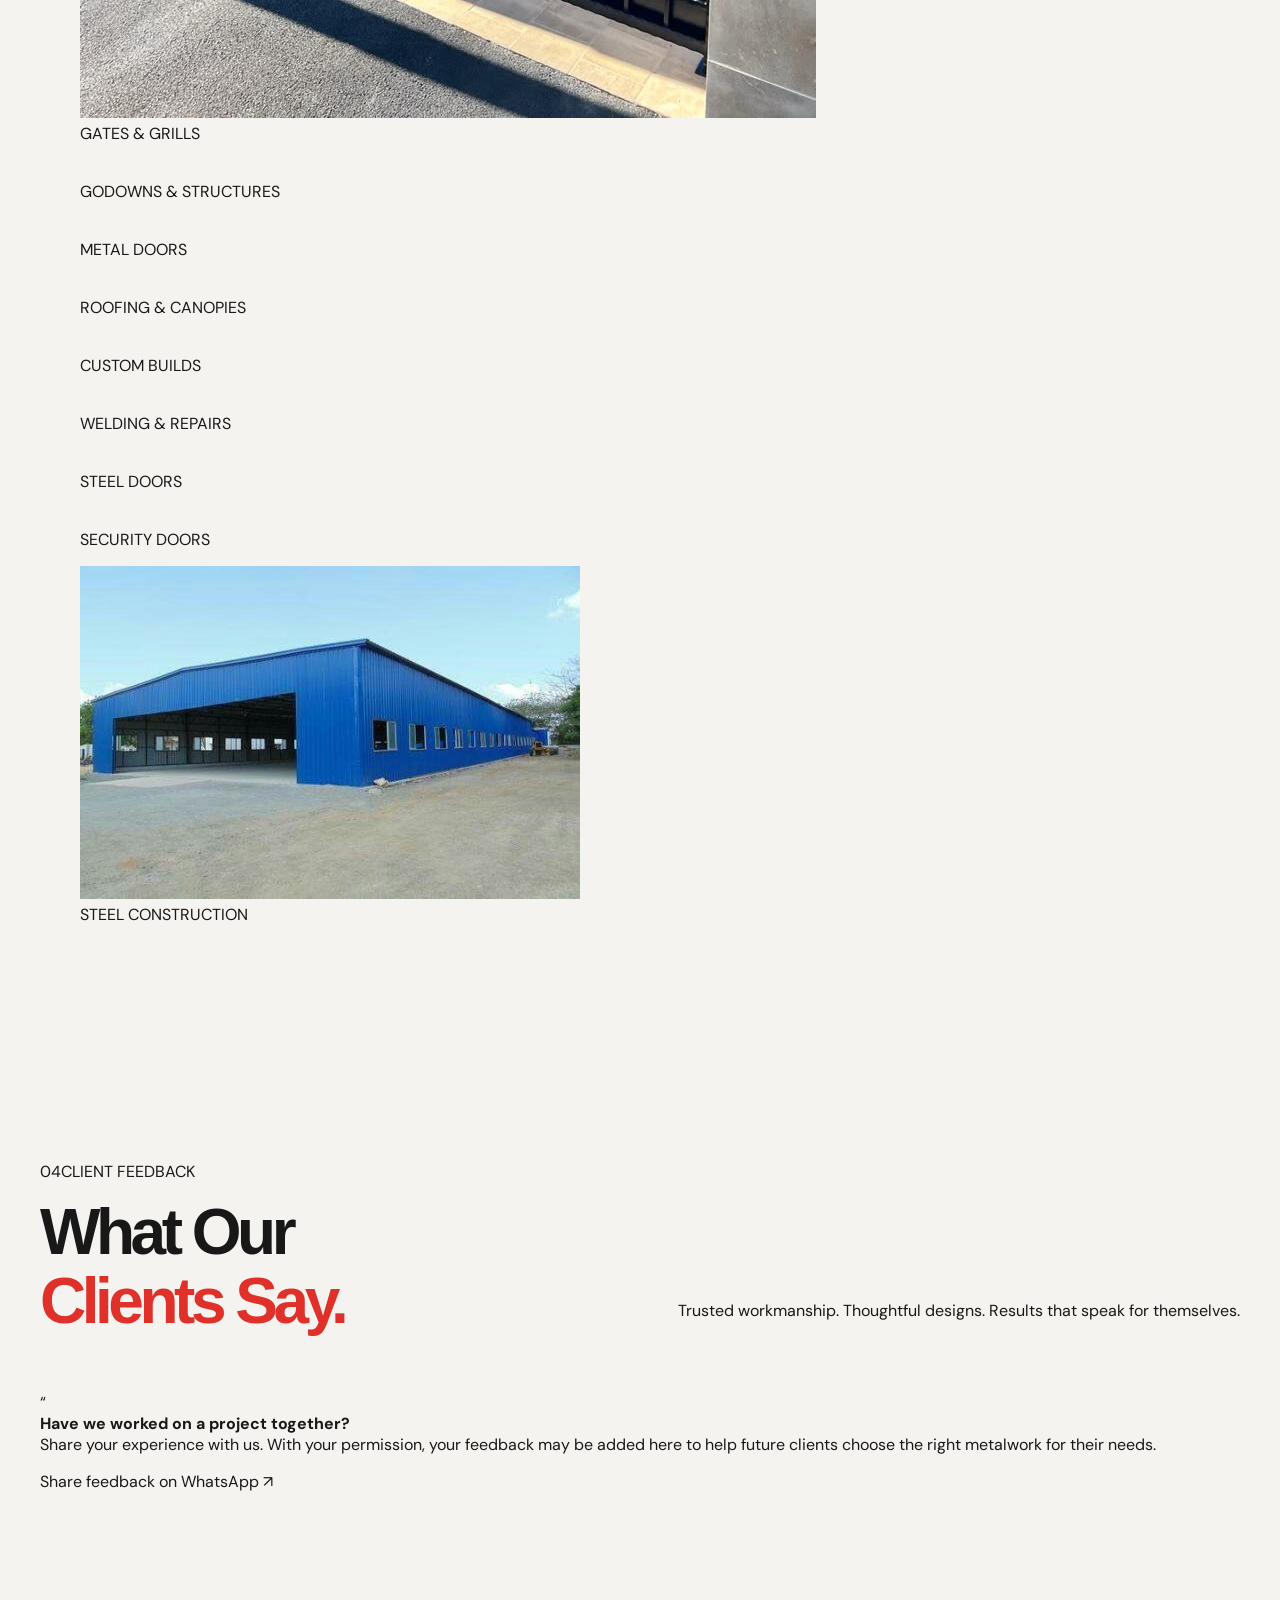
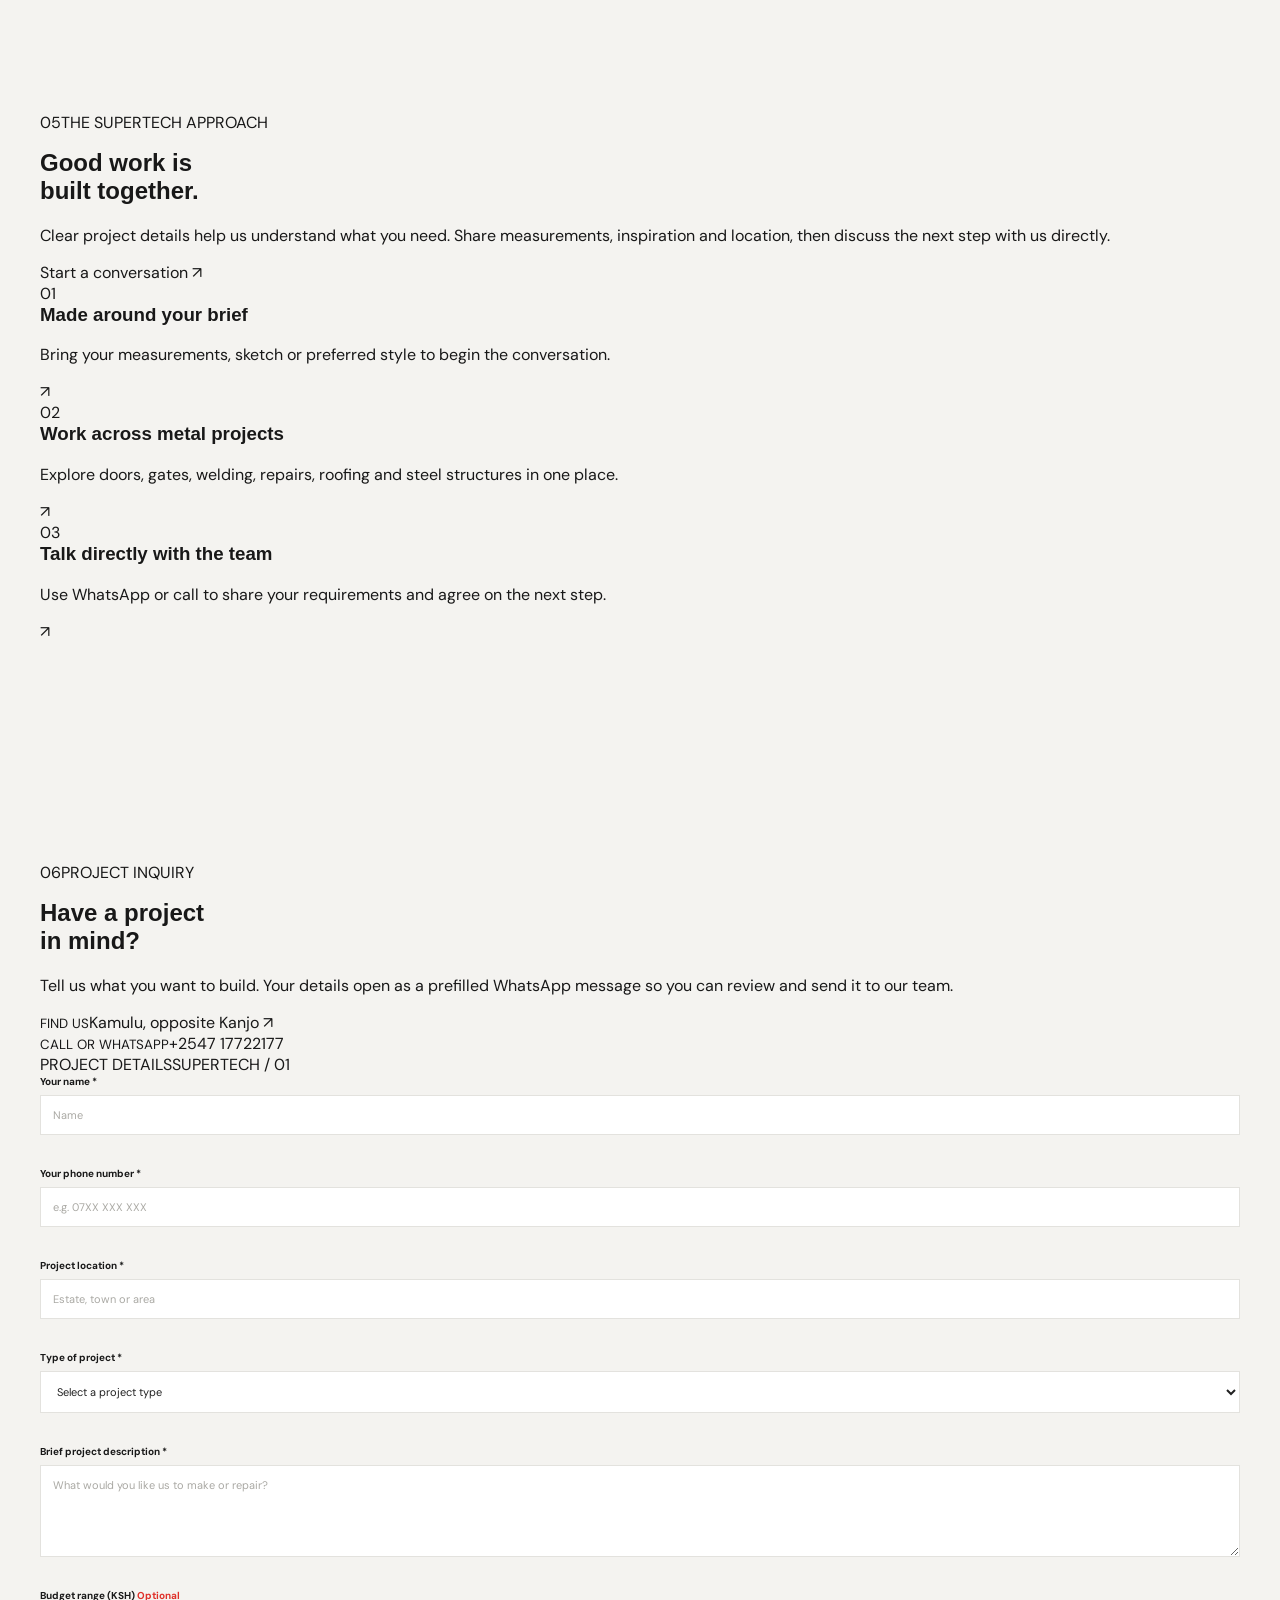
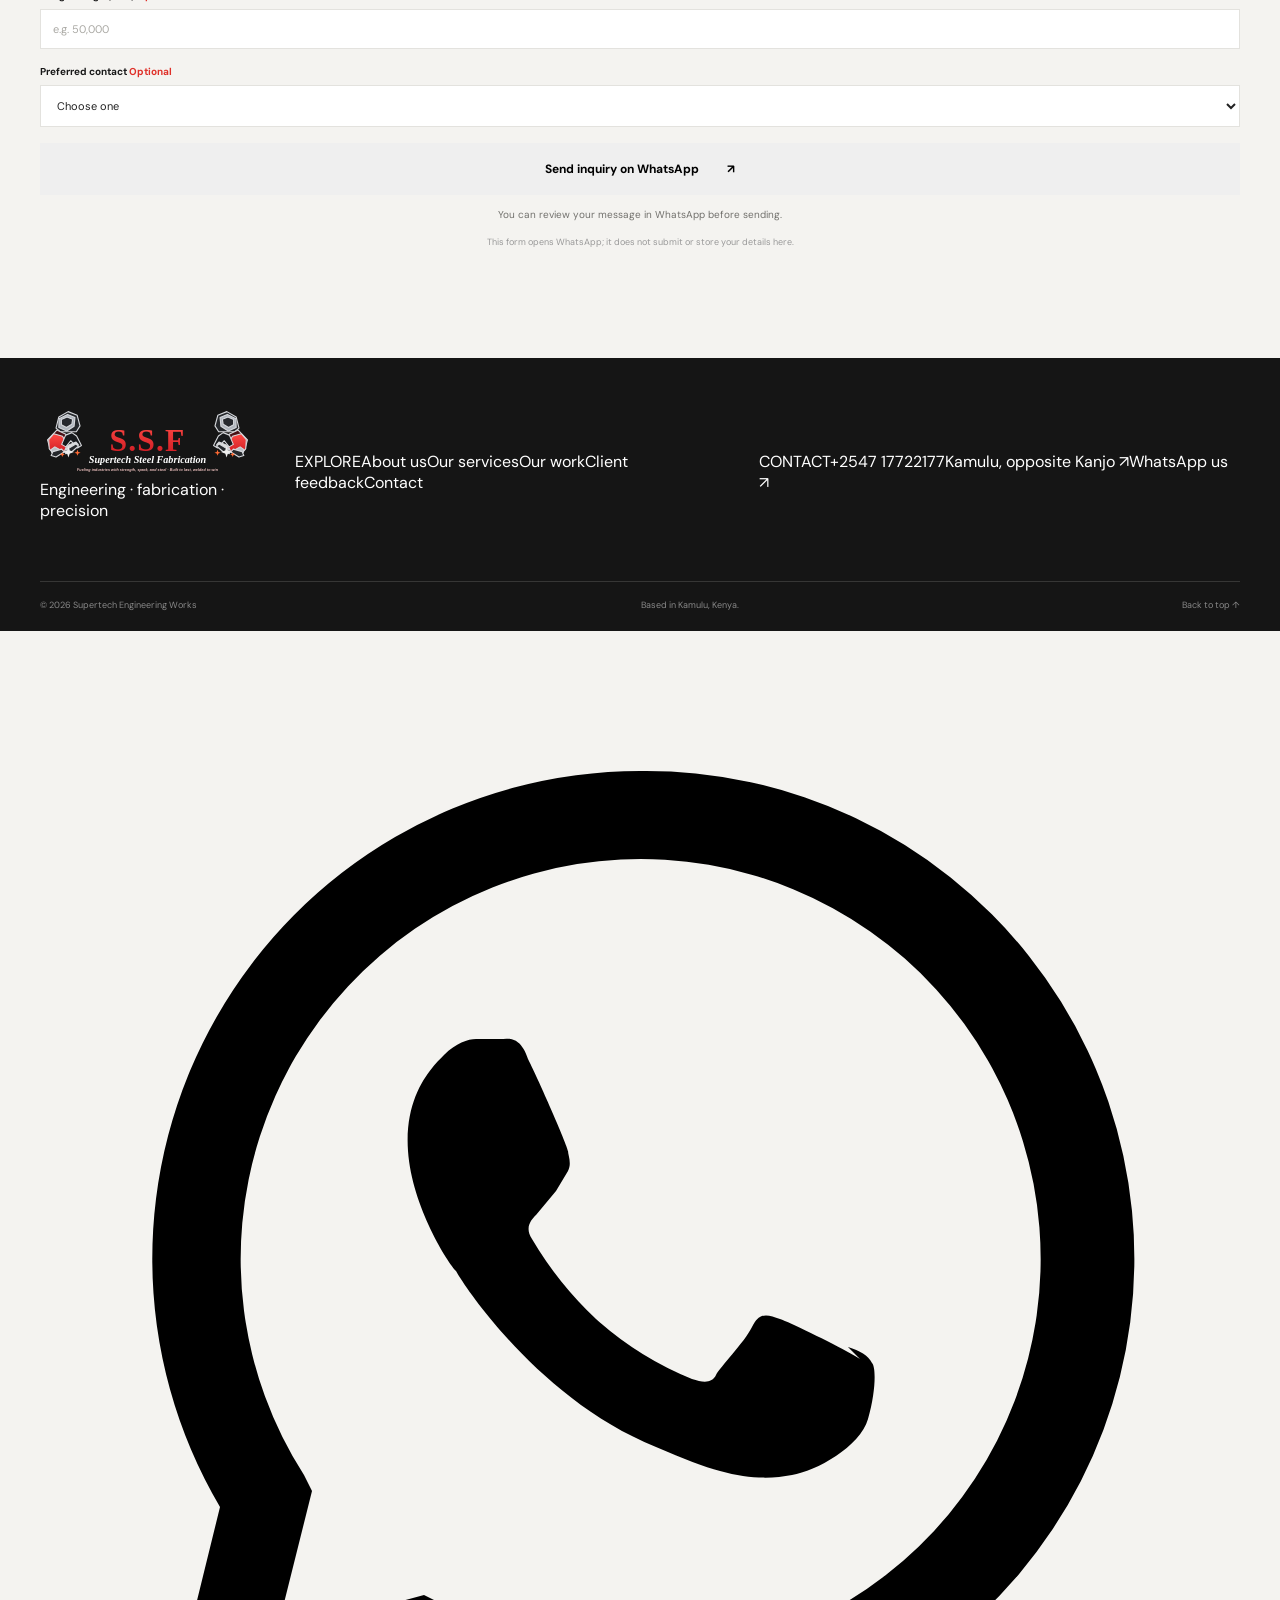
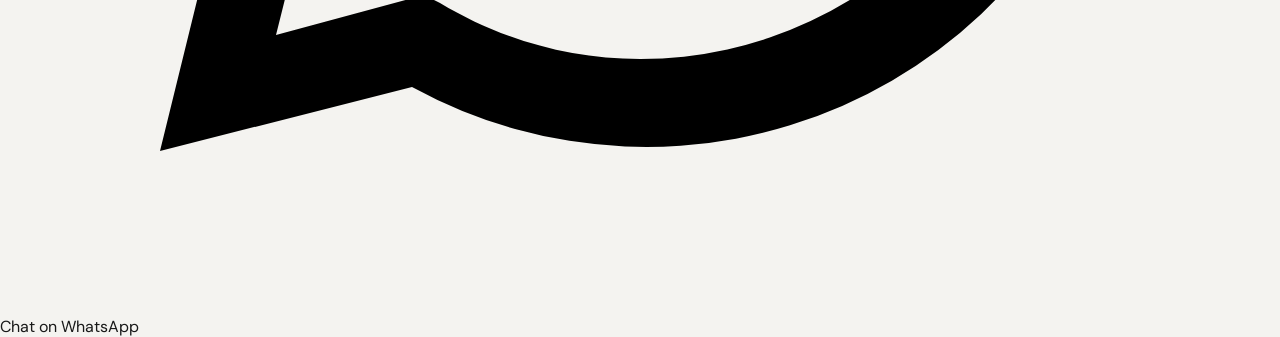
==== commit 5fb0314b: "Update greeting from 'Hello' to 'Goodbye'" ====
--- a/index.html
+++ b/index.html
@@ -1,112 +1,131 @@
 <!doctype html>
 <html lang="en">
 <head>
-  <meta charset="utf-8">
-  <meta name="viewport" content="width=device-width, initial-scale=1">
-  <meta name="theme-color" content="#171717">
-  <meta name="description" content="Custom steel fabrication, welding, gates, grills, doors and structural steelwork. Tell Supertech Steel Fabrication about your project and request a quote.">
-  <title>Supertech Steel Fabrication | Built with precision</title>
-  <link rel="preconnect" href="https://fonts.googleapis.com">
-  <link rel="preconnect" href="https://fonts.gstatic.com" crossorigin>
-  <link href="https://fonts.googleapis.com/css2?family=DM+Sans:wght@400;500;600;700&family=Manrope:wght@400;500;600;700;800&display=swap" rel="stylesheet">
+  <meta charset="utf-8"><meta name="viewport" content="width=device-width, initial-scale=1">
+  <meta name="theme-color" content="#0B0B0C">
+  <meta name="description" content="Supertech Engineering Works in Kamulu provides welding, metal fabrication, gates, doors, roofing and steel structures. Discuss your project on WhatsApp.">
+  <title>Supertech Engineering Works | Built with precision</title>
+  <link rel="preconnect" href="https://fonts.googleapis.com"><link rel="preconnect" href="https://fonts.gstatic.com" crossorigin>
+  <link href="https://fonts.googleapis.com/css2?family=DM+Sans:wght@400;500;600;700&family=Sora:wght@400;500;600;700;800&display=swap" rel="stylesheet">
   <link rel="stylesheet" href="styles.css">
 </head>
 <body>
   <a class="skip-link" href="#main">Skip to content</a>
-  <header class="site-header">
-    <div class="header-inner wrap">
-      <a class="brand" href="#home" aria-label="Supertech Steel Fabrication home">
-        <img class="brand-art" src="brand-logo.svg" alt="Supertech Steel Fabrication logo"><span class="brand-mark" aria-hidden="true"><svg viewBox="0 0 42 42"><path d="M6 35V7h8l14 17V7h8v28h-8L14 18v17z"/><path class="mark-accent" d="M6 38h30v-4H6z"/></svg></span>
-        <span class="brand-copy"><strong>SUPERTECH</strong><small>STEEL FABRICATION</small></span>
-      </a>
-      <button class="menu-toggle" type="button" aria-label="Open navigation" aria-expanded="false" aria-controls="primary-nav"><span></span><span></span></button>
-      <nav id="primary-nav" class="primary-nav" aria-label="Main navigation">
-        <a href="#services">Services</a><a href="#work">Our work</a><a href="#about">About</a><a href="#contact">Contact</a>
-        <a class="button button-red nav-quote" href="#quote">Get a quote <span aria-hidden="true">↗</span></a>
-      </nav>
+  <header class="site-header"><div class="header-inner wrap">
+    <a class="brand" href="#home" aria-label="Supertech Engineering Works home"><img class="brand-art" src="brand-logo.svg" alt="Supertech Engineering Works"></a>
+    <button class="menu-toggle" type="button" aria-label="Open navigation" aria-expanded="false" aria-controls="primary-nav"><span></span><span></span></button>
+    <nav id="primary-nav" class="primary-nav" aria-label="Main navigation">
+      <a href="#home">Home</a><a href="#about">About us</a><a href="#services">Our services</a><a href="#designs">Our work</a><a href="#testimonials">Client feedback</a><a href="#contact">Contact</a>
+      <a class="button button-orange nav-cta" href="#contact" data-wa data-message="Hello Supertech Engineering Works, I would like to discuss a project and request a quote.">Request a quote <span aria-hidden="true">↗</span></a>
+    </nav>
+  </div></header>
+  <main id="main">
+    <section class="hero" id="home" aria-labelledby="hero-title">
+      <div class="hero-grid" aria-hidden="true"></div><div class="hero-inner wrap">
+        <div class="hero-copy"><p class="eyebrow"><span class="eyebrow-line"></span> ENGINEERING · FABRICATION · PRECISION</p>
+          <h1 id="hero-title">BUILT WITH<br>PRECISION.<br><span>ENGINEERED<br>TO LAST.</span></h1>
+          <p class="hero-lead">Practical engineering, welding and metal fabrication shaped around strength, precision and your project.</p>
+          <div class="hero-actions"><a class="button button-orange" href="#designs">Explore our work <span aria-hidden="true">↓</span></a><a class="button button-outline" href="#contact" data-wa data-message="Hello Supertech Engineering Works, I would like to discuss a project.">Talk to us on WhatsApp <span aria-hidden="true">↗</span></a></div>
+          <div class="hero-tags"><span>Gates &amp; doors</span><span>Steel structures</span><span>Welding &amp; repairs</span></div>
+        </div>
+        <div class="hero-visual"><div class="hero-photo-frame"><img class="hero-photo" src="custome%20repairs.jpg" alt="Welder fabricating a steel component with sparks in the workshop"><div class="photo-label"><span>SUPERTECH / WORKSHOP</span><span>01 — 09</span></div></div><div class="hero-orbit" aria-hidden="true"><span></span><i></i></div><div class="hero-stamp" aria-hidden="true"><span>METAL</span><strong>WORKS</strong><span>BUILT TO LAST</span></div></div>
+      </div><a class="hero-scroll" href="#services"><span class="scroll-line"></span> SCROLL TO EXPLORE</a><div class="hero-bottom-rule" aria-hidden="true"></div>
+    </section>
+    <section class="intro section-pad" id="about"><div class="wrap intro-grid">
+      <p class="section-marker"><span>01</span><span>ABOUT US</span></p>
+      <div class="intro-copy"><h2>Engineering that<br><span>starts with your idea.</span></h2><p>Supertech Engineering Works takes on metalwork for homes, businesses and building projects in Kamulu and nearby areas. Our work includes gates, grills, steel doors, roofing, godowns, outdoor structures, welding and repairs.</p>
+        <p>Every project begins with a conversation about the space, purpose, preferred design and measurements. Share a sketch, reference photo or site details on WhatsApp, then discuss the fabrication and installation requirements directly with the team.</p>
+        <p>Whether you are improving an entrance, adding a secure door, planning a covered space or preparing a steel structure, we can help you turn the requirements into a clear project brief and next step.</p>
+        <a class="text-action intro-action" href="#contact" data-wa data-message="Hello Supertech Engineering Works, I have a metalwork project in mind and would like to discuss the next steps.">Plan your project with us <span>↗</span></a></div>
+      <div class="intro-aside"><span class="aside-square" aria-hidden="true">S</span><span>Kamulu<br>Opposite Kanjo</span></div>
+    </div></section>
+    <section class="services section-pad" id="services"><div class="wrap">
+      <div class="section-heading"><div><p class="section-marker"><span>02</span><span>WHAT WE DO</span></p><h2>Made for the<br><span>work ahead.</span></h2></div><p class="section-intro">From a made-to-measure door to a working steel frame, discuss your requirements directly with our team.</p></div>
+      <div class="service-grid">
+        <article class="service-card"><img src="custome%20repairs.jpg" alt="" loading="lazy"><div class="service-content"><span class="service-number">01 / METALWORK</span><h3>Welding &amp; fabrication</h3><p>Welded components, custom metalwork and workshop fabrication for your project.</p><a href="#contact" data-service="Welding and metal fabrication">Discuss this service <span>↗</span></a></div></article>
+        <article class="service-card"><img src="gate-project-photo.svg" alt="" loading="lazy"><div class="service-content"><span class="service-number">02 / SECURITY</span><h3>Gates &amp; grills</h3><p>Steel gates, window grills and security metalwork made to suit your space.</p><a href="#contact" data-service="Steel gates and grills">Discuss this service <span>↗</span></a></div></article>
+        <article class="service-card"><img src="godown.jpg" alt="" loading="lazy"><div class="service-content"><span class="service-number">03 / STRUCTURES</span><h3>Steel structures</h3><p>Godown framing and steel structures designed around your building needs.</p><a href="#contact" data-service="Steel structures and godown framing">Discuss this service <span>↗</span></a></div></article>
+        <article class="service-card"><img src="door%203.jpg" alt="" loading="lazy"><div class="service-content"><span class="service-number">04 / DOORS</span><h3>Metal doors</h3><p>Steel doors and door frames, fabricated in practical or custom styles.</p><a href="#contact" data-service="Steel doors and door frames">Discuss this service <span>↗</span></a></div></article>
+        <article class="service-card"><img src="roofing.jpg" alt="" loading="lazy"><div class="service-content"><span class="service-number">05 / ROOFING</span><h3>Roofing &amp; canopies</h3><p>Steel roof frames and covered spaces planned around your site.</p><a href="#contact" data-service="Steel roofing and canopies">Discuss this service <span>↗</span></a></div></article>
+        <article class="service-card service-card-feature"><img src="gazibo.jpg" alt="" loading="lazy"><div class="service-content"><span class="service-number">06 / CUSTOM</span><h3>Custom builds &amp; repairs</h3><p>Outdoor metalwork, modifications and repairs. Bring your measurements or idea.</p>
+          <a href="#contact" data-service="Custom fabrication, alterations or repairs">Discuss this service <span>↗</span></a></div></article>
+      </div>
+    </div></section>
+
+    <section class="portfolio section-pad" id="designs" aria-labelledby="work-title"><div class="wrap">
+      <div class="section-heading portfolio-heading"><div><p class="section-marker"><span>03</span><span>OUR DESIGNS / PROJECTS</span></p><h2 id="work-title">A closer look at<br><span>our metalwork.</span></h2></div><p class="section-intro">Explore gates, doors, structures, roofing and fabrication details. The photo strip moves continuously; pause it whenever you like.</p></div>
+      <div class="photo-loop-toolbar"><span>SELECTED WORK <b>·</b> 09 IMAGES</span><button class="loop-toggle" id="photo-loop-toggle" type="button" aria-controls="project-photo-loop" aria-pressed="false">Pause movement <span aria-hidden="true">Ⅱ</span></button></div>
+      <div class="photo-loop" id="project-photo-loop" role="region" aria-label="Continuously moving metalwork project photos"><div class="photo-loop-track">
+        <div class="photo-loop-group">
+          <figure class="loop-card" tabindex="0" role="button" aria-label="View project photo: gates and grills"><img src="gate-project-photo.svg" alt="Ornate steel gate"><figcaption>GATES &amp; GRILLS</figcaption></figure>
+          <figure class="loop-card" tabindex="0" role="button" aria-label="View project photo: godowns and structures"><img src="godown.jpg" alt="Blue steel godown"><figcaption>GODOWNS &amp; STRUCTURES</figcaption></figure>
+          <figure class="loop-card" tabindex="0" role="button" aria-label="View project photo: metal doors"><img src="iron%20doors.jpg" alt="Steel door"><figcaption>METAL DOORS</figcaption></figure>
+          <figure class="loop-card" tabindex="0" role="button" aria-label="View project photo: roofing and canopies"><img src="roofing.jpg" alt="Steel roof frame welding"><figcaption>ROOFING &amp; CANOPIES</figcaption></figure>
+          <figure class="loop-card" tabindex="0" role="button" aria-label="View project photo: custom builds"><img src="gazibo.jpg" alt="Steel gazebo"><figcaption>CUSTOM BUILDS</figcaption></figure>
+          <figure class="loop-card" tabindex="0" role="button" aria-label="View project photo: welding and repairs"><img src="custome%20repairs.jpg" alt="Metal fabrication and welding"><figcaption>WELDING &amp; REPAIRS</figcaption></figure>
+          <figure class="loop-card" tabindex="0" role="button" aria-label="View project photo: steel doors"><img src="door%203.jpg" alt="Panelled steel door"><figcaption>STEEL DOORS</figcaption></figure>
+          <figure class="loop-card" tabindex="0" role="button" aria-label="View project photo: security doors"><img src="door2.jpg" alt="Black steel security door with red accents"><figcaption>SECURITY DOORS</figcaption></figure>
+          <figure class="loop-card" tabindex="0" role="button" aria-label="View project photo: steel construction"><img src="godown-project-photo.svg" alt="Steel godown with wide entrance"><figcaption>STEEL CONSTRUCTION</figcaption></figure>
+        </div>
+        <div class="photo-loop-group" aria-hidden="true">
+          <figure class="loop-card"><img src="gate-project-photo.svg" alt=""><figcaption>GATES &amp; GRILLS</figcaption></figure>
+          <figure class="loop-card"><img src="godown.jpg" alt=""><figcaption>GODOWNS &amp; STRUCTURES</figcaption></figure>
+          <figure class="loop-card"><img src="iron%20doors.jpg" alt=""><figcaption>METAL DOORS</figcaption></figure>
+          <figure class="loop-card"><img src="roofing.jpg" alt=""><figcaption>ROOFING &amp; CANOPIES</figcaption></figure>
+          <figure class="loop-card"><img src="gazibo.jpg" alt=""><figcaption>CUSTOM BUILDS</figcaption></figure>
+          <figure class="loop-card"><img src="custome%20repairs.jpg" alt=""><figcaption>WELDING &amp; REPAIRS</figcaption></figure>
+          <figure class="loop-card"><img src="door%203.jpg" alt=""><figcaption>STEEL DOORS</figcaption></figure>
+          <figure class="loop-card"><img src="door2.jpg" alt=""><figcaption>SECURITY DOORS</figcaption></figure>
+          <figure class="loop-card"><img src="godown-project-photo.svg" alt=""><figcaption>STEEL CONSTRUCTION</figcaption></figure>
+        </div>
+      </div></div>
+    </div></section>
+    <section class="testimonials section-pad" id="testimonials" aria-labelledby="testimonials-title"><div class="wrap">
+      <div class="section-heading"><div><p class="section-marker"><span>04</span><span>CLIENT FEEDBACK</span></p><h2 id="testimonials-title">What Our<br><span>Clients Say.</span></h2></div><p class="testimonial-tagline">Trusted workmanship. Thoughtful designs. Results that speak for themselves.</p></div>
+      <div class="testimonial-grid" id="testimonial-grid" aria-live="polite"></div>
+      <div class="testimonial-empty" id="testimonial-empty"><span class="testimonial-quote-mark" aria-hidden="true">“</span><div><strong>Have we worked on a project together?</strong><p>Share your experience with us. With your permission, your feedback may be added here to help future clients choose the right metalwork for their needs.</p><a class="text-action" href="#contact" data-wa data-message="Hello Supertech Engineering Works, I would like to share feedback about a project.">Share feedback on WhatsApp <span>↗</span></a></div></div>
+    </div></section>
+    <section class="why-section section-pad"><div class="wrap why-grid">
+      <div class="why-lead"><p class="section-marker"><span>05</span><span>THE SUPERTECH APPROACH</span></p><h2>Good work is<br><span>built together.</span></h2><p>Clear project details help us understand what you need. Share measurements, inspiration and location, then discuss the next step with us directly.</p><a class="text-action" href="#contact" data-wa data-message="Hello Supertech Engineering Works, I would like to talk through a metalwork project.">Start a conversation <span>↗</span></a></div>
+      <div class="principle-list"><article class="principle"><span>01</span><div><h3>Made around your brief</h3><p>Bring your measurements, sketch or preferred style to begin the conversation.</p></div><span class="principle-mark" aria-hidden="true">↗</span></article><article class="principle"><span>02</span><div><h3>Work across metal projects</h3><p>Explore doors, gates, welding, repairs, roofing and steel structures in one place.</p></div><span class="principle-mark" aria-hidden="true">↗</span></article><article class="principle"><span>03</span><div><h3>Talk directly with the team</h3><p>Use WhatsApp or call to share your requirements and agree on the next step.</p></div><span class="principle-mark" aria-hidden="true">↗</span></article></div>
+    </div></section>
+    <section class="inquiry section-pad" id="contact"><div class="wrap inquiry-grid">
+      <div class="inquiry-copy"><p class="section-marker"><span>06</span><span>PROJECT INQUIRY</span></p><h2>Have a project<br><span>in mind?</span></h2><p>Tell us what you want to build. Your details open as a prefilled WhatsApp message so you can review and send it to our team.</p>
+        <div class="contact-card"><span class="contact-pip" aria-hidden="true"></span><div><small>FIND US</small><a data-contact="location" href="https://maps.google.com/?q=Kamulu+opposite+Kanjo" target="_blank" rel="noopener noreferrer">Kamulu, opposite Kanjo <span aria-hidden="true">↗</span></a></div></div>
+        <div class="contact-card"><span class="contact-pip" aria-hidden="true"></span><div><small>CALL OR WHATSAPP</small><a data-contact="phone" href="tel:+254717722177">+2547 17722177</a></div></div>
+      </div>
+      <form class="inquiry-form" id="inquiry-form" novalidate><div class="form-heading"><span>PROJECT DETAILS</span><span>SUPERTECH / 01</span></div>
+        <div class="field"><label for="customer-name">Your name <b>*</b></label><input id="customer-name" name="name" autocomplete="name" required placeholder="Name"><small class="field-error" aria-live="polite"></small></div>
+        <div class="field"><label for="customer-phone">Your phone number <b>*</b></label><input id="customer-phone" name="phone" type="tel" autocomplete="tel" required placeholder="e.g. 07XX XXX XXX"><small class="field-error" aria-live="polite"></small></div>
+        <div class="field"><label for="project-location">Project location <b>*</b></label><input id="project-location" name="location" autocomplete="street-address" required placeholder="Estate, town or area"><small class="field-error" aria-live="polite"></small></div>
+        <div class="field"><label for="project-type">Type of project <b>*</b></label><select id="project-type" name="type" required><option value="" selected disabled>Select a project type</option>
+          <option>Welding and metal fabrication</option>
+          <option>Gate or security grill</option>
+          <option>Steel door or frame</option><option>Godown or steel structure</option>
+          <option>Roofing or canopy</option><option>Gazebo or custom build</option><option>Repair or alteration</option><option>Other metalwork</option></select><small class="field-error" aria-live="polite"></small></div>
+        <div class="field"><label for="project-description">Brief project description <b>*</b></label><textarea id="project-description" name="description" rows="4" minlength="10" required placeholder="What would you like us to make or repair?"></textarea><small class="field-error" aria-live="polite"></small></div>
+        <div class="field-row"><div class="field"><label for="budget">Budget range (KSH) <span>Optional</span></label><input id="budget" name="budget" inputmode="decimal" placeholder="e.g. 50,000"></div><div class="field"><label for="preferred-contact">Preferred contact <span>Optional</span></label><select id="preferred-contact" name="contact"><option value="">Choose one</option><option>WhatsApp</option><option>Phone call</option></select></div></div>
+        <button class="button button-orange submit-button" type="submit">Send inquiry on WhatsApp <span aria-hidden="true">↗</span></button><p class="form-feedback" id="form-feedback" role="status" aria-live="polite">You can review your message in WhatsApp before sending.</p><p class="form-privacy">This form opens WhatsApp; it does not submit or store your details here.</p>
+      </form>
+    </div></section>
+  </main>
+  <dialog class="lightbox" id="project-lightbox" aria-label="Project photo viewer">
+    <div class="lightbox-shell">
+      <button class="lightbox-close" type="button" aria-label="Close photo viewer">×</button>
+      <button class="lightbox-nav lightbox-previous" type="button" aria-label="Previous project photo">‹</button>
+      <figure class="lightbox-figure"><img class="lightbox-image" alt=""><figcaption><span class="lightbox-category"></span><strong class="lightbox-title"></strong><span class="lightbox-position"></span></figcaption></figure>
+      <button class="lightbox-nav lightbox-next" type="button" aria-label="Next project photo">›</button>
     </div>
-  </header>
+  </dialog>
+  <footer class="footer"><div class="wrap">
+    <div class="footer-top"><div class="footer-brand-block"><a class="brand footer-brand" href="#home"><img class="brand-art" src="brand-logo.svg" alt="Supertech Engineering Works"></a><p>Engineering · fabrication · precision</p></div>
+      <div class="footer-links-block"><span>EXPLORE</span><a href="#about">About us</a><a href="#services">Our services</a><a href="#designs">Our work</a><a href="#testimonials">Client feedback</a><a href="#contact">Contact</a></div>
+      <div class="footer-links-block"><span>CONTACT</span><a data-contact="phone" href="tel:+254717722177">+2547 17722177</a><a data-contact="location" href="https://maps.google.com/?q=Kamulu+opposite+Kanjo" target="_blank" rel="noopener noreferrer">Kamulu, opposite Kanjo ↗</a><a href="#contact" data-wa data-message="Hello Supertech Engineering Works, I would like to discuss a project.">WhatsApp us ↗</a></div>
+    </div>
+    <div class="footer-bottom"><span>© <span id="year"></span> Supertech Engineering Works</span><span>Based in Kamulu, Kenya.</span><a href="#home">Back to top ↑</a></div>
+  </div></footer>
+  <a class="floating-whatsapp" href="https://wa.me/254717722177" data-wa data-message="Hello Supertech Engineering Works, I would like to discuss a metalwork project." aria-label="Chat with Supertech Engineering Works on WhatsApp"><svg viewBox="0 0 32 32" aria-hidden="true"><path d="M16 3.5A12.2 12.2 0 0 0 5.5 21.9L4 28l6.3-1.6A12.2 12.2 0 1 0 16 3.5Zm0 22.2c-1.8 0-3.5-.5-5-1.4l-.4-.2-3.7 1 .9-3.6-.2-.4A10 10 0 1 1 16 25.7Zm5.5-7.5c-.3-.2-1.7-.9-2-1s-.5-.2-.7.2-.8 1-.9 1.2-.3.2-.6.1a8.2 8.2 0 0 1-2.4-1.5 9 9 0 0 1-1.6-2c-.2-.3 0-.5.1-.6l.5-.6.3-.5c.1-.2 0-.4 0-.5s-.7-1.7-1-2.3c-.2-.6-.5-.5-.7-.5h-.6c-.2 0-.5.1-.8.4-.3.3-1 1-.9 2.4s1 2.8 1.2 3c.1.2 2 3.2 5 4.4.7.3 1.2.5 1.6.6.7.2 1.3.2 1.8.1.6-.1 1.7-.7 1.9-1.4.2-.7.2-1.3.1-1.4-.1-.2-.3-.3-.6-.4Z"/></svg><span>Chat on WhatsApp</span></a>
 
-  <main id="main">
-    <section class="hero" id="home">
-      <div class="hero-photo" role="img" aria-label="Fabricator working carefully on a custom steel frame"></div>
-      <div class="hero-shade"></div>
-      <div class="hero-inner wrap">
-        <div class="hero-copy">
-          <div class="eyebrow"><span class="eyebrow-line"></span> CUSTOM STEELWORK · BUILT TO LAST</div>
-          <h1>Strong ideas.<br><span>Solid steel.</span></h1>
-          <p>From a single gate to a complete steel structure, we shape metal around the way you live and work.</p>
-          <div class="hero-actions"><a class="button button-red" href="#quote">Tell us about your project <span aria-hidden="true">↗</span></a><a class="text-link whatsapp-link" href="#contact" data-wa>Chat on WhatsApp <span aria-hidden="true">↗</span></a></div>
-          <div class="hero-note"><span class="note-icon" aria-hidden="true">✳</span><span>Made to measure.<br><strong>Made with care.</strong></span></div>
-        </div>
-        <a class="hero-index" href="#services"><span>01 / 04</span><span class="index-rule"></span><span>SCROLL TO EXPLORE ↓</span></a>
-      </div>
-      <div class="hero-side-label">CRAFTED FOR EVERYDAY STRENGTH</div>
-    </section>
-
-    <section class="intro section-pad">
-      <div class="wrap intro-grid">
-        <p class="section-kicker"><span>01</span> WHAT WE DO</p>
-        <div class="intro-content"><h2>Good work starts<br>with <span>a strong foundation.</span></h2><p>We fabricate practical steel solutions for homes, businesses and building projects. Share your measurements, a sketch or just an idea—we’ll help you work out the next step.</p></div>
-        <a class="circle-link" href="#services" aria-label="Explore our services">↓</a>
-      </div>
-    </section>
-
-    <section class="services section-pad" id="services">
-      <div class="wrap">
-        <div class="section-heading"><div><p class="section-kicker"><span>02</span> OUR SERVICES</p><h2>Made for your<br><span>kind of project.</span></h2></div><p class="section-aside">Thoughtful fabrication, dependable finishes, and a clear conversation from the first measurements to the final fit.</p></div>
-        <div class="service-grid">
-          <article class="service-card"><span class="service-number">01</span><span class="service-icon" aria-hidden="true">⌁</span><h3>Welding &amp; metalwork</h3><p>Clean, considered welding for new builds, modifications and repairs.</p><a href="#quote" aria-label="Ask about welding and metalwork">Ask about this service <span>↗</span></a></article>
-          <article class="service-card"><span class="service-number">02</span><span class="service-icon" aria-hidden="true">▤</span><h3>Gates &amp; grills</h3><p>Made-to-measure security gates, window grills and railings for your space.</p><a href="#quote" aria-label="Ask about gates and grills">Ask about this service <span>↗</span></a></article>
-          <article class="service-card"><span class="service-number">03</span><span class="service-icon" aria-hidden="true">⌗</span><h3>Steel structures</h3><p>Fabricated frames and structural steelwork shaped around your plans.</p><a href="#quote" aria-label="Ask about steel structures">Ask about this service <span>↗</span></a></article>
-          <article class="service-card"><span class="service-number">04</span><span class="service-icon" aria-hidden="true">▥</span><h3>Metal doors</h3><p>Durable steel doors, frames and fittings built for everyday use.</p><a href="#quote" aria-label="Ask about metal doors">Ask about this service <span>↗</span></a></article>
-          <article class="service-card"><span class="service-number">05</span><span class="service-icon" aria-hidden="true">↻</span><h3>Repairs &amp; alterations</h3><p>Restore, reinforce or adapt existing metalwork to fit your needs.</p><a href="#quote" aria-label="Ask about repairs and alterations">Ask about this service <span>↗</span></a></article>
-          <article class="service-card service-card-red"><span class="service-number">06</span><span class="service-icon" aria-hidden="true">✳</span><h3>Custom fabrication</h3><p>Have a specific idea? Let’s work through the details and make it in steel.</p><a href="#quote" aria-label="Ask about custom fabrication">Start a conversation <span>↗</span></a></article>
-        </div>
-      </div>
-    </section>
-
-    <section class="work section-pad" id="work">
-      <div class="wrap">
-        <div class="section-heading work-heading"><div><p class="section-kicker"><span>03</span> A LOOK AT THE CRAFT</p><h2>Steel, shaped<br><span>with purpose.</span></h2></div><p class="section-aside">A selection of fabrication details and finished forms. Ask us about a project like yours.</p></div>
-        <div class="gallery">
-          <figure class="gallery-item gallery-large"><img src="https://images.unsplash.com/photo-1504917595217-d4dc5ebe6122?auto=format&fit=crop&w=1400&q=85" alt="Welder shaping a steel component in the workshop" loading="lazy"><figcaption><span>01 / IN THE WORKSHOP</span><strong>Care in every join</strong></figcaption></figure>
-          <figure class="gallery-item"><img src="gate-project-photo.svg" alt="Ornate dark blue steel gate with decorative scrollwork and gold details" loading="lazy"><figcaption><span>02 / GATES &amp; METALWORK</span><strong>Made to welcome you in</strong></figcaption></figure>
-          <figure class="gallery-item"><img src="godown-project-photo.svg" alt="Blue steel-frame godown building with a wide loading entrance" loading="lazy"><figcaption><span>03 / GODOWN STRUCTURE</span><strong>Room to build bigger</strong></figcaption></figure>
-        </div>
-        <p class="gallery-note">Images illustrate metal fabrication work and are not presented as Supertech client projects.</p>
-      </div>
-    </section>
-
-    <section class="about section-pad" id="about">
-      <div class="about-photo" role="img" aria-label="Steelwork taking shape at a fabrication bench"></div>
-      <div class="about-copy"><p class="section-kicker"><span>04</span> ABOUT SUPERTECH</p><h2>Practical steelwork.<br><span>Personal service.</span></h2><p>Supertech Steel Fabrication works with customers to turn their requirements into useful, well-made metalwork. Every project starts with listening: what you need, where it will go, and how it should work.</p><p>Bring us your idea, drawing or measurements. We’ll talk through the scope and prepare a quote for your project.</p><a class="button button-light" href="#quote">Let’s plan your project <span aria-hidden="true">↗</span></a></div>
-    </section>
-
-    <section class="quote-section section-pad" id="quote">
-      <div class="wrap quote-grid">
-        <div class="quote-intro"><p class="section-kicker"><span>05</span> START A PROJECT</p><h2>Tell us what<br>you have <span>in mind.</span></h2><p>Share a few details and we’ll prepare an email you can send to request your quote. Include measurements or a photo in your email if you have them.</p><div class="quote-contact"><span class="contact-dot"></span><span>Prefer a quick chat?<br><a href="#contact" data-wa>Message us on WhatsApp ↗</a></span></div></div>
-        <form class="quote-form" id="quote-form" novalidate>
-          <div class="form-top"><span>QUOTE REQUEST</span><span>01 — 06</span></div>
-          <div class="form-row"><div class="field"><label for="name">Your name <span>*</span></label><input id="name" name="name" autocomplete="name" required placeholder="e.g. Alex Kimani"><small class="field-error"></small></div><div class="field"><label for="contact-detail">Phone or email <span>*</span></label><input id="contact-detail" name="contact" autocomplete="email" required placeholder="How can we reach you?"><small class="field-error"></small></div></div>
-          <div class="field"><label for="project-type">What do you need? <span>*</span></label><select id="project-type" name="type" required><option value="" disabled selected>Select a service</option><option>Welding &amp; metalwork</option><option>Gates &amp; grills</option><option>Steel structures</option><option>Metal doors</option><option>Repairs &amp; alterations</option><option>Custom fabrication</option><option>Other project</option></select><small class="field-error"></small></div>
-          <div class="field"><label for="location">Project location <span>*</span></label><input id="location" name="location" autocomplete="address-level2" required placeholder="Town or area"><small class="field-error"></small></div>
-          <div class="field"><label for="description">Tell us a little more <span>*</span></label><textarea id="description" name="description" rows="4" required minlength="10" placeholder="What would you like made or repaired? Add any useful sizes, materials or timing details."></textarea><small class="field-error"></small></div>
-          <button class="button button-red submit-button" type="submit">Prepare quote email <span aria-hidden="true">↗</span></button>
-          <p class="form-feedback" id="form-feedback" aria-live="polite" role="status">Your email app will open with your request ready to send.</p>
-          <p class="form-privacy">Your details are used to respond to this request.</p>
-        </form>
-      </div>
-    </section>
-  </main>
-
-  <footer class="footer" id="contact">
-    <div class="wrap">
-      <div class="footer-top"><div><a class="brand footer-brand" href="#home"><img class="brand-art" src="brand-logo.svg" alt="Supertech Steel Fabrication logo"><span class="brand-mark" aria-hidden="true"><svg viewBox="0 0 42 42"><path d="M6 35V7h8l14 17V7h8v28h-8L14 18v17z"/><path class="mark-accent" d="M6 38h30v-4H6z"/></svg></span><span class="brand-copy"><strong>SUPERTECH</strong><small>STEEL FABRICATION</small></span></a><p class="footer-tagline">Steelwork made for real life.</p></div><div class="footer-contact-details"><span>VISIT OR CALL</span><a href="https://maps.google.com/?q=Kamulu+opposite+Kanjo" target="_blank" rel="noopener noreferrer">Kamulu, opposite Kanjo <span>↗</span></a><a href="tel:+254722177221">0722 177 221</a></div><div class="footer-cta"><span>HAVE A PROJECT IN MIND?</span><a href="#quote">Let’s talk about it <span>↗</span></a></div></div>
-      <div class="footer-bottom"><span>© <span id="year"></span> Supertech Steel Fabrication</span><span>Welding · Fabrication · Custom steelwork</span><div class="footer-links"><a href="#contact" data-wa>WhatsApp</a><a href="#quote">Request a quote</a></div></div>
-    </div>
-  </footer>
-  <a class="floating-wa" href="#contact" data-wa aria-label="Chat with Supertech on WhatsApp"><svg viewBox="0 0 24 24" aria-hidden="true"><path d="M20.5 3.5A11.8 11.8 0 0 0 12.1 0C5.6 0 .3 5.3.3 11.8c0 2.1.6 4.2 1.7 6L.2 24l6.4-1.7a11.9 11.9 0 0 0 5.5 1.4h.1c6.5 0 11.8-5.3 11.8-11.8 0-3.2-1.2-6.1-3.5-8.4ZM12.1 21.7c-1.7 0-3.4-.5-4.8-1.3l-.3-.2-3.8 1 1-3.7-.3-.4a9.7 9.7 0 0 1-1.5-5.2c0-5.4 4.4-9.8 9.8-9.8a9.7 9.7 0 0 1 6.9 2.9 9.7 9.7 0 0 1 2.9 6.9c-.1 5.4-4.5 9.8-9.9 9.8Zm5.4-7.3c-.3-.1-1.7-.9-2-.9s-.5-.1-.7.1-.7.9-.9 1.1-.4.2-.7.1a8.1 8.1 0 0 1-2.4-1.5 9 9 0 0 1-1.7-2.1c-.2-.3 0-.5.1-.6l.5-.6c.1-.2.2-.3.3-.5.1-.2 0-.4 0-.6s-.7-1.6-1-2.2c-.2-.5-.5-.5-.7-.5H7.7c-.2 0-.6.1-.8.4s-1 1-1 2.4 1 2.7 1.1 2.9a11 11 0 0 0 4.2 4.7c.6.3 1 .5 1.4.6.6.2 1.1.2 1.5.1.5-.1 1.7-.7 1.9-1.4.2-.7.2-1.2.1-1.3s-.3-.2-.6-.4Z"/></svg></a>
   <script src="script.js"></script>
 </body>
 </html>
